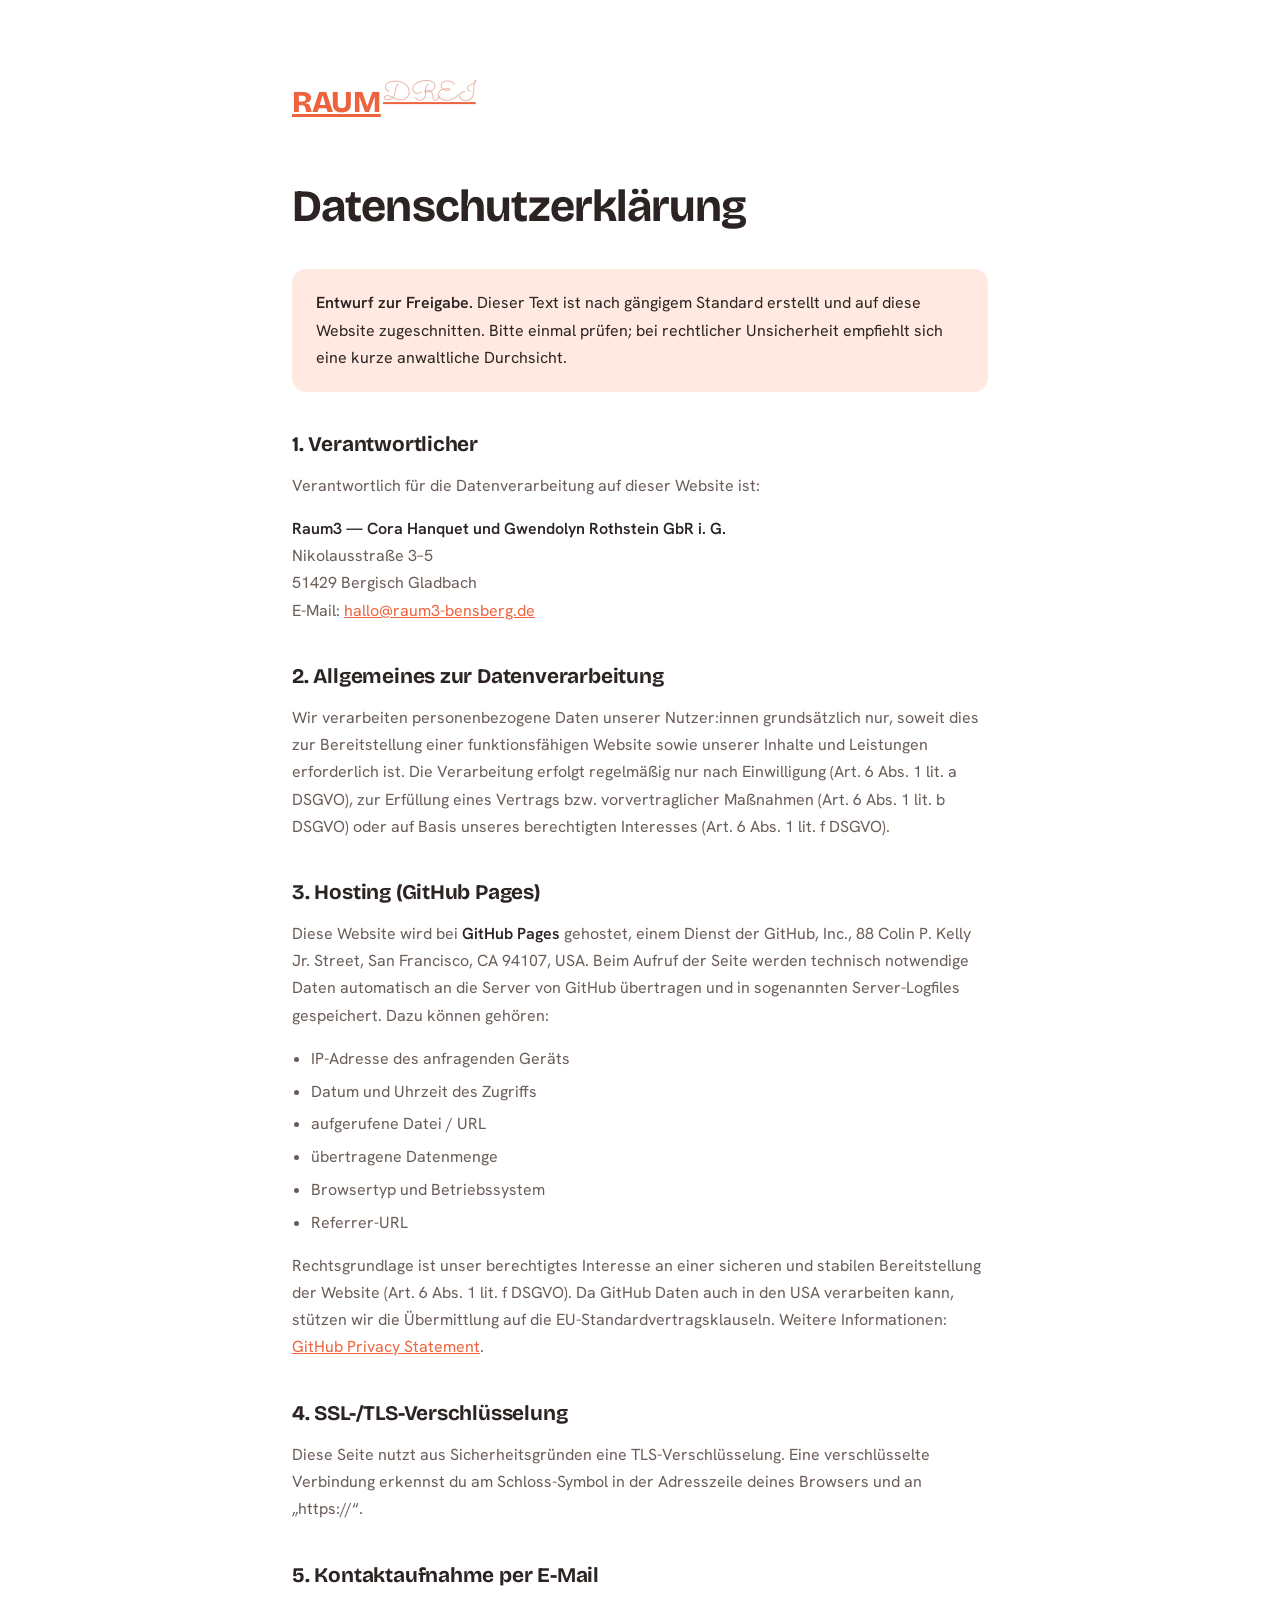
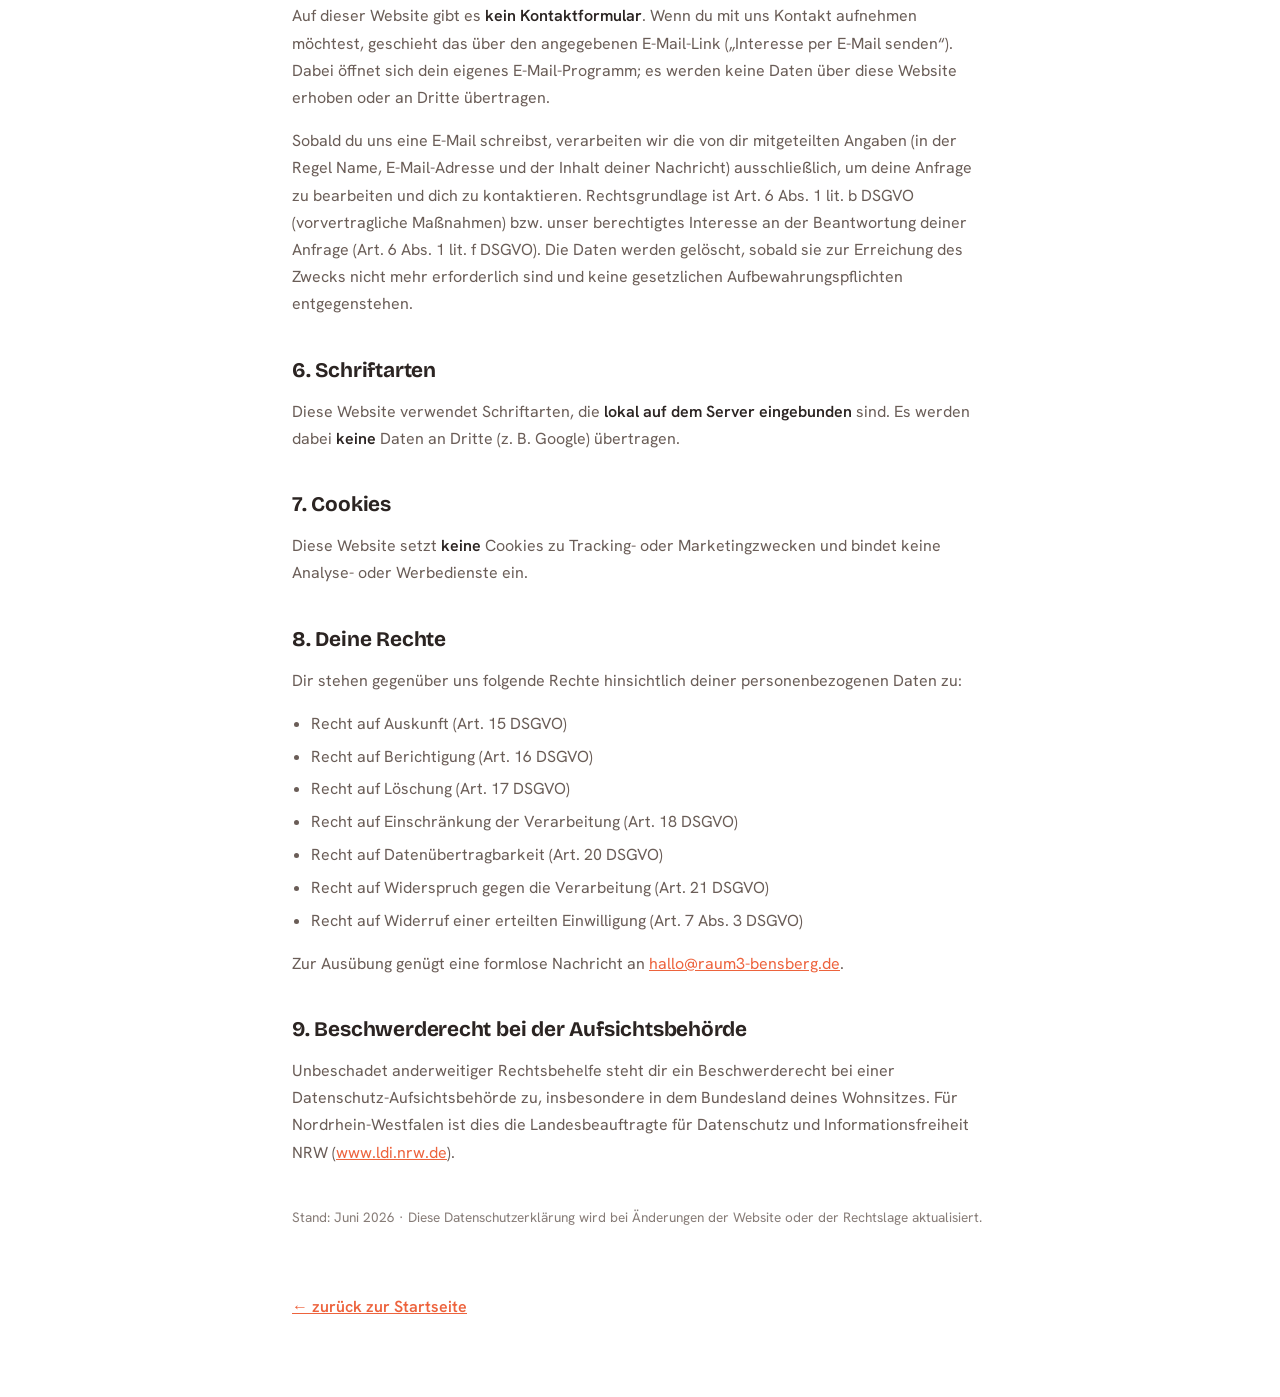
==== datenschutz.html @ 2e396230 "feat: Raum3 one-pager draft (logo, no-backend email contact, Impressum & Datenschutz)" ====
<!DOCTYPE html>
<html lang="de">
<head>
<meta charset="UTF-8" />
<meta name="viewport" content="width=device-width, initial-scale=1.0" />
<title>Datenschutzerklärung — Raum3</title>
<meta name="robots" content="noindex" />
<link href="assets/fonts/fonts.css" rel="stylesheet">
<style>
  :root{--orange:#ED633D;--apricot:#E8B7A5;--rosa:#FFE9E0;--tinte:#2B2422;--tinte-soft:#6a5d57;
    --display:"Bricolage Grotesque",sans-serif;--body:"Hanken Grotesk",sans-serif;--script:"Sacramento",cursive}
  *{box-sizing:border-box;margin:0;padding:0}
  body{font-family:var(--body);color:var(--tinte);line-height:1.7;background:#fff}
  .wrap{max-width:760px;margin:0 auto;padding:clamp(2rem,6vw,5rem) clamp(1.25rem,5vw,2rem)}
  .wordmark{font-family:var(--display);font-weight:800;font-size:1.9rem;color:var(--orange);text-transform:uppercase;display:inline-flex;letter-spacing:-.01em}
  .wordmark .drei{font-family:var(--script);font-weight:400;color:var(--apricot);font-size:1.7rem;margin-left:.08em;transform:translateY(-.18em)}
  h1{font-family:var(--display);font-weight:700;font-size:clamp(2rem,5vw,2.8rem);margin:2.5rem 0 1.5rem;letter-spacing:-.02em}
  h2{font-family:var(--display);font-weight:700;font-size:1.3rem;margin:2.2rem 0 .6rem;letter-spacing:-.01em}
  h3{font-family:var(--display);font-weight:600;font-size:1.05rem;margin:1.3rem 0 .4rem}
  p{margin-bottom:1rem;color:var(--tinte-soft)}
  p strong{color:var(--tinte)}
  ul{margin:0 0 1rem 1.2rem;color:var(--tinte-soft)}
  li{margin-bottom:.35rem}
  a{color:var(--orange);word-break:break-word}
  .note{background:var(--rosa);border-radius:14px;padding:1.3rem 1.5rem;color:var(--tinte);margin-bottom:2rem}
  .note p{color:var(--tinte);margin:0}
  .back{display:inline-block;margin-top:3rem;font-weight:600;color:var(--orange)}
  .updated{font-size:.85rem;color:var(--tinte-soft);margin-top:2.5rem;opacity:.8}
</style>
</head>
<body>
  <div class="wrap">
    <a href="index.html" class="wordmark"><span>raum</span><span class="drei">drei</span></a>
    <h1>Datenschutzerklärung</h1>

    <div class="note">
      <p><strong>Entwurf zur Freigabe.</strong> Dieser Text ist nach gängigem Standard erstellt und auf diese Website zugeschnitten. Bitte einmal prüfen; bei rechtlicher Unsicherheit empfiehlt sich eine kurze anwaltliche Durchsicht.</p>
    </div>

    <h2>1. Verantwortlicher</h2>
    <p>Verantwortlich für die Datenverarbeitung auf dieser Website ist:</p>
    <p>
      <strong>Raum3 — Cora Hanquet und Gwendolyn Rothstein GbR i.&nbsp;G.</strong><br>
      Nikolausstraße 3–5<br>
      51429 Bergisch Gladbach<br>
      E-Mail: <a href="mailto:hallo@raum3-bensberg.de">hallo@raum3-bensberg.de</a>
    </p>

    <h2>2. Allgemeines zur Datenverarbeitung</h2>
    <p>Wir verarbeiten personenbezogene Daten unserer Nutzer:innen grundsätzlich nur, soweit dies zur Bereitstellung einer funktionsfähigen Website sowie unserer Inhalte und Leistungen erforderlich ist. Die Verarbeitung erfolgt regelmäßig nur nach Einwilligung (Art. 6 Abs. 1 lit. a DSGVO), zur Erfüllung eines Vertrags bzw. vorvertraglicher Maßnahmen (Art. 6 Abs. 1 lit. b DSGVO) oder auf Basis unseres berechtigten Interesses (Art. 6 Abs. 1 lit. f DSGVO).</p>

    <h2>3. Hosting (GitHub Pages)</h2>
    <p>Diese Website wird bei <strong>GitHub Pages</strong> gehostet, einem Dienst der GitHub, Inc., 88 Colin P. Kelly Jr. Street, San Francisco, CA 94107, USA. Beim Aufruf der Seite werden technisch notwendige Daten automatisch an die Server von GitHub übertragen und in sogenannten Server-Logfiles gespeichert. Dazu können gehören:</p>
    <ul>
      <li>IP-Adresse des anfragenden Geräts</li>
      <li>Datum und Uhrzeit des Zugriffs</li>
      <li>aufgerufene Datei / URL</li>
      <li>übertragene Datenmenge</li>
      <li>Browsertyp und Betriebssystem</li>
      <li>Referrer-URL</li>
    </ul>
    <p>Rechtsgrundlage ist unser berechtigtes Interesse an einer sicheren und stabilen Bereitstellung der Website (Art. 6 Abs. 1 lit. f DSGVO). Da GitHub Daten auch in den USA verarbeiten kann, stützen wir die Übermittlung auf die EU-Standardvertragsklauseln. Weitere Informationen: <a href="https://docs.github.com/en/site-policy/privacy-policies/github-general-privacy-statement" target="_blank" rel="noopener">GitHub Privacy Statement</a>.</p>

    <h2>4. SSL-/TLS-Verschlüsselung</h2>
    <p>Diese Seite nutzt aus Sicherheitsgründen eine TLS-Verschlüsselung. Eine verschlüsselte Verbindung erkennst du am Schloss-Symbol in der Adresszeile deines Browsers und an „https://“.</p>

    <h2>5. Kontaktaufnahme per E-Mail</h2>
    <p>Auf dieser Website gibt es <strong>kein Kontaktformular</strong>. Wenn du mit uns Kontakt aufnehmen möchtest, geschieht das über den angegebenen E-Mail-Link („Interesse per E-Mail senden“). Dabei öffnet sich dein eigenes E-Mail-Programm; es werden keine Daten über diese Website erhoben oder an Dritte übertragen.</p>
    <p>Sobald du uns eine E-Mail schreibst, verarbeiten wir die von dir mitgeteilten Angaben (in der Regel Name, E-Mail-Adresse und der Inhalt deiner Nachricht) ausschließlich, um deine Anfrage zu bearbeiten und dich zu kontaktieren. Rechtsgrundlage ist Art. 6 Abs. 1 lit. b DSGVO (vorvertragliche Maßnahmen) bzw. unser berechtigtes Interesse an der Beantwortung deiner Anfrage (Art. 6 Abs. 1 lit. f DSGVO). Die Daten werden gelöscht, sobald sie zur Erreichung des Zwecks nicht mehr erforderlich sind und keine gesetzlichen Aufbewahrungspflichten entgegenstehen.</p>

    <h2>6. Schriftarten</h2>
    <p>Diese Website verwendet Schriftarten, die <strong>lokal auf dem Server eingebunden</strong> sind. Es werden dabei <strong>keine</strong> Daten an Dritte (z.&nbsp;B. Google) übertragen.</p>

    <h2>7. Cookies</h2>
    <p>Diese Website setzt <strong>keine</strong> Cookies zu Tracking- oder Marketingzwecken und bindet keine Analyse- oder Werbedienste ein.</p>

    <h2>8. Deine Rechte</h2>
    <p>Dir stehen gegenüber uns folgende Rechte hinsichtlich deiner personenbezogenen Daten zu:</p>
    <ul>
      <li>Recht auf Auskunft (Art. 15 DSGVO)</li>
      <li>Recht auf Berichtigung (Art. 16 DSGVO)</li>
      <li>Recht auf Löschung (Art. 17 DSGVO)</li>
      <li>Recht auf Einschränkung der Verarbeitung (Art. 18 DSGVO)</li>
      <li>Recht auf Datenübertragbarkeit (Art. 20 DSGVO)</li>
      <li>Recht auf Widerspruch gegen die Verarbeitung (Art. 21 DSGVO)</li>
      <li>Recht auf Widerruf einer erteilten Einwilligung (Art. 7 Abs. 3 DSGVO)</li>
    </ul>
    <p>Zur Ausübung genügt eine formlose Nachricht an <a href="mailto:hallo@raum3-bensberg.de">hallo@raum3-bensberg.de</a>.</p>

    <h2>9. Beschwerderecht bei der Aufsichtsbehörde</h2>
    <p>Unbeschadet anderweitiger Rechtsbehelfe steht dir ein Beschwerderecht bei einer Datenschutz-Aufsichtsbehörde zu, insbesondere in dem Bundesland deines Wohnsitzes. Für Nordrhein-Westfalen ist dies die Landesbeauftragte für Datenschutz und Informationsfreiheit NRW (<a href="https://www.ldi.nrw.de" target="_blank" rel="noopener">www.ldi.nrw.de</a>).</p>

    <p class="updated">Stand: Juni 2026 · Diese Datenschutzerklärung wird bei Änderungen der Website oder der Rechtslage aktualisiert.</p>

    <a class="back" href="index.html">← zurück zur Startseite</a>
  </div>
</body>
</html>
---- assets/fonts/fonts.css ----
/* vietnamese */
@font-face {
  font-family: 'Bricolage Grotesque';
  font-style: normal;
  font-weight: 400;
  font-stretch: 100%;
  font-display: swap;
  src: url(bricolagegrotesque-1.woff2) format('woff2');
  unicode-range: U+0102-0103, U+0110-0111, U+0128-0129, U+0168-0169, U+01A0-01A1, U+01AF-01B0, U+0300-0301, U+0303-0304, U+0308-0309, U+0323, U+0329, U+1EA0-1EF9, U+20AB;
}
/* latin-ext */
@font-face {
  font-family: 'Bricolage Grotesque';
  font-style: normal;
  font-weight: 400;
  font-stretch: 100%;
  font-display: swap;
  src: url(bricolagegrotesque-0.woff2) format('woff2');
  unicode-range: U+0100-02BA, U+02BD-02C5, U+02C7-02CC, U+02CE-02D7, U+02DD-02FF, U+0304, U+0308, U+0329, U+1D00-1DBF, U+1E00-1E9F, U+1EF2-1EFF, U+2020, U+20A0-20AB, U+20AD-20C0, U+2113, U+2C60-2C7F, U+A720-A7FF;
}
/* latin */
@font-face {
  font-family: 'Bricolage Grotesque';
  font-style: normal;
  font-weight: 400;
  font-stretch: 100%;
  font-display: swap;
  src: url(bricolagegrotesque-2.woff2) format('woff2');
  unicode-range: U+0000-00FF, U+0131, U+0152-0153, U+02BB-02BC, U+02C6, U+02DA, U+02DC, U+0304, U+0308, U+0329, U+2000-206F, U+20AC, U+2122, U+2191, U+2193, U+2212, U+2215, U+FEFF, U+FFFD;
}
/* vietnamese */
@font-face {
  font-family: 'Bricolage Grotesque';
  font-style: normal;
  font-weight: 600;
  font-stretch: 100%;
  font-display: swap;
  src: url(bricolagegrotesque-1.woff2) format('woff2');
  unicode-range: U+0102-0103, U+0110-0111, U+0128-0129, U+0168-0169, U+01A0-01A1, U+01AF-01B0, U+0300-0301, U+0303-0304, U+0308-0309, U+0323, U+0329, U+1EA0-1EF9, U+20AB;
}
/* latin-ext */
@font-face {
  font-family: 'Bricolage Grotesque';
  font-style: normal;
  font-weight: 600;
  font-stretch: 100%;
  font-display: swap;
  src: url(bricolagegrotesque-0.woff2) format('woff2');
  unicode-range: U+0100-02BA, U+02BD-02C5, U+02C7-02CC, U+02CE-02D7, U+02DD-02FF, U+0304, U+0308, U+0329, U+1D00-1DBF, U+1E00-1E9F, U+1EF2-1EFF, U+2020, U+20A0-20AB, U+20AD-20C0, U+2113, U+2C60-2C7F, U+A720-A7FF;
}
/* latin */
@font-face {
  font-family: 'Bricolage Grotesque';
  font-style: normal;
  font-weight: 600;
  font-stretch: 100%;
  font-display: swap;
  src: url(bricolagegrotesque-2.woff2) format('woff2');
  unicode-range: U+0000-00FF, U+0131, U+0152-0153, U+02BB-02BC, U+02C6, U+02DA, U+02DC, U+0304, U+0308, U+0329, U+2000-206F, U+20AC, U+2122, U+2191, U+2193, U+2212, U+2215, U+FEFF, U+FFFD;
}
/* vietnamese */
@font-face {
  font-family: 'Bricolage Grotesque';
  font-style: normal;
  font-weight: 700;
  font-stretch: 100%;
  font-display: swap;
  src: url(bricolagegrotesque-1.woff2) format('woff2');
  unicode-range: U+0102-0103, U+0110-0111, U+0128-0129, U+0168-0169, U+01A0-01A1, U+01AF-01B0, U+0300-0301, U+0303-0304, U+0308-0309, U+0323, U+0329, U+1EA0-1EF9, U+20AB;
}
/* latin-ext */
@font-face {
  font-family: 'Bricolage Grotesque';
  font-style: normal;
  font-weight: 700;
  font-stretch: 100%;
  font-display: swap;
  src: url(bricolagegrotesque-0.woff2) format('woff2');
  unicode-range: U+0100-02BA, U+02BD-02C5, U+02C7-02CC, U+02CE-02D7, U+02DD-02FF, U+0304, U+0308, U+0329, U+1D00-1DBF, U+1E00-1E9F, U+1EF2-1EFF, U+2020, U+20A0-20AB, U+20AD-20C0, U+2113, U+2C60-2C7F, U+A720-A7FF;
}
/* latin */
@font-face {
  font-family: 'Bricolage Grotesque';
  font-style: normal;
  font-weight: 700;
  font-stretch: 100%;
  font-display: swap;
  src: url(bricolagegrotesque-2.woff2) format('woff2');
  unicode-range: U+0000-00FF, U+0131, U+0152-0153, U+02BB-02BC, U+02C6, U+02DA, U+02DC, U+0304, U+0308, U+0329, U+2000-206F, U+20AC, U+2122, U+2191, U+2193, U+2212, U+2215, U+FEFF, U+FFFD;
}
/* vietnamese */
@font-face {
  font-family: 'Bricolage Grotesque';
  font-style: normal;
  font-weight: 800;
  font-stretch: 100%;
  font-display: swap;
  src: url(bricolagegrotesque-1.woff2) format('woff2');
  unicode-range: U+0102-0103, U+0110-0111, U+0128-0129, U+0168-0169, U+01A0-01A1, U+01AF-01B0, U+0300-0301, U+0303-0304, U+0308-0309, U+0323, U+0329, U+1EA0-1EF9, U+20AB;
}
/* latin-ext */
@font-face {
  font-family: 'Bricolage Grotesque';
  font-style: normal;
  font-weight: 800;
  font-stretch: 100%;
  font-display: swap;
  src: url(bricolagegrotesque-0.woff2) format('woff2');
  unicode-range: U+0100-02BA, U+02BD-02C5, U+02C7-02CC, U+02CE-02D7, U+02DD-02FF, U+0304, U+0308, U+0329, U+1D00-1DBF, U+1E00-1E9F, U+1EF2-1EFF, U+2020, U+20A0-20AB, U+20AD-20C0, U+2113, U+2C60-2C7F, U+A720-A7FF;
}
/* latin */
@font-face {
  font-family: 'Bricolage Grotesque';
  font-style: normal;
  font-weight: 800;
  font-stretch: 100%;
  font-display: swap;
  src: url(bricolagegrotesque-2.woff2) format('woff2');
  unicode-range: U+0000-00FF, U+0131, U+0152-0153, U+02BB-02BC, U+02C6, U+02DA, U+02DC, U+0304, U+0308, U+0329, U+2000-206F, U+20AC, U+2122, U+2191, U+2193, U+2212, U+2215, U+FEFF, U+FFFD;
}
/* cyrillic-ext */
@font-face {
  font-family: 'Hanken Grotesk';
  font-style: normal;
  font-weight: 400;
  font-display: swap;
  src: url(hankengrotesk-3.woff2) format('woff2');
  unicode-range: U+0460-052F, U+1C80-1C8A, U+20B4, U+2DE0-2DFF, U+A640-A69F, U+FE2E-FE2F;
}
/* vietnamese */
@font-face {
  font-family: 'Hanken Grotesk';
  font-style: normal;
  font-weight: 400;
  font-display: swap;
  src: url(hankengrotesk-4.woff2) format('woff2');
  unicode-range: U+0102-0103, U+0110-0111, U+0128-0129, U+0168-0169, U+01A0-01A1, U+01AF-01B0, U+0300-0301, U+0303-0304, U+0308-0309, U+0323, U+0329, U+1EA0-1EF9, U+20AB;
}
/* latin-ext */
@font-face {
  font-family: 'Hanken Grotesk';
  font-style: normal;
  font-weight: 400;
  font-display: swap;
  src: url(hankengrotesk-5.woff2) format('woff2');
  unicode-range: U+0100-02BA, U+02BD-02C5, U+02C7-02CC, U+02CE-02D7, U+02DD-02FF, U+0304, U+0308, U+0329, U+1D00-1DBF, U+1E00-1E9F, U+1EF2-1EFF, U+2020, U+20A0-20AB, U+20AD-20C0, U+2113, U+2C60-2C7F, U+A720-A7FF;
}
/* latin */
@font-face {
  font-family: 'Hanken Grotesk';
  font-style: normal;
  font-weight: 400;
  font-display: swap;
  src: url(hankengrotesk-6.woff2) format('woff2');
  unicode-range: U+0000-00FF, U+0131, U+0152-0153, U+02BB-02BC, U+02C6, U+02DA, U+02DC, U+0304, U+0308, U+0329, U+2000-206F, U+20AC, U+2122, U+2191, U+2193, U+2212, U+2215, U+FEFF, U+FFFD;
}
/* cyrillic-ext */
@font-face {
  font-family: 'Hanken Grotesk';
  font-style: normal;
  font-weight: 500;
  font-display: swap;
  src: url(hankengrotesk-3.woff2) format('woff2');
  unicode-range: U+0460-052F, U+1C80-1C8A, U+20B4, U+2DE0-2DFF, U+A640-A69F, U+FE2E-FE2F;
}
/* vietnamese */
@font-face {
  font-family: 'Hanken Grotesk';
  font-style: normal;
  font-weight: 500;
  font-display: swap;
  src: url(hankengrotesk-4.woff2) format('woff2');
  unicode-range: U+0102-0103, U+0110-0111, U+0128-0129, U+0168-0169, U+01A0-01A1, U+01AF-01B0, U+0300-0301, U+0303-0304, U+0308-0309, U+0323, U+0329, U+1EA0-1EF9, U+20AB;
}
/* latin-ext */
@font-face {
  font-family: 'Hanken Grotesk';
  font-style: normal;
  font-weight: 500;
  font-display: swap;
  src: url(hankengrotesk-5.woff2) format('woff2');
  unicode-range: U+0100-02BA, U+02BD-02C5, U+02C7-02CC, U+02CE-02D7, U+02DD-02FF, U+0304, U+0308, U+0329, U+1D00-1DBF, U+1E00-1E9F, U+1EF2-1EFF, U+2020, U+20A0-20AB, U+20AD-20C0, U+2113, U+2C60-2C7F, U+A720-A7FF;
}
/* latin */
@font-face {
  font-family: 'Hanken Grotesk';
  font-style: normal;
  font-weight: 500;
  font-display: swap;
  src: url(hankengrotesk-6.woff2) format('woff2');
  unicode-range: U+0000-00FF, U+0131, U+0152-0153, U+02BB-02BC, U+02C6, U+02DA, U+02DC, U+0304, U+0308, U+0329, U+2000-206F, U+20AC, U+2122, U+2191, U+2193, U+2212, U+2215, U+FEFF, U+FFFD;
}
/* cyrillic-ext */
@font-face {
  font-family: 'Hanken Grotesk';
  font-style: normal;
  font-weight: 600;
  font-display: swap;
  src: url(hankengrotesk-3.woff2) format('woff2');
  unicode-range: U+0460-052F, U+1C80-1C8A, U+20B4, U+2DE0-2DFF, U+A640-A69F, U+FE2E-FE2F;
}
/* vietnamese */
@font-face {
  font-family: 'Hanken Grotesk';
  font-style: normal;
  font-weight: 600;
  font-display: swap;
  src: url(hankengrotesk-4.woff2) format('woff2');
  unicode-range: U+0102-0103, U+0110-0111, U+0128-0129, U+0168-0169, U+01A0-01A1, U+01AF-01B0, U+0300-0301, U+0303-0304, U+0308-0309, U+0323, U+0329, U+1EA0-1EF9, U+20AB;
}
/* latin-ext */
@font-face {
  font-family: 'Hanken Grotesk';
  font-style: normal;
  font-weight: 600;
  font-display: swap;
  src: url(hankengrotesk-5.woff2) format('woff2');
  unicode-range: U+0100-02BA, U+02BD-02C5, U+02C7-02CC, U+02CE-02D7, U+02DD-02FF, U+0304, U+0308, U+0329, U+1D00-1DBF, U+1E00-1E9F, U+1EF2-1EFF, U+2020, U+20A0-20AB, U+20AD-20C0, U+2113, U+2C60-2C7F, U+A720-A7FF;
}
/* latin */
@font-face {
  font-family: 'Hanken Grotesk';
  font-style: normal;
  font-weight: 600;
  font-display: swap;
  src: url(hankengrotesk-6.woff2) format('woff2');
  unicode-range: U+0000-00FF, U+0131, U+0152-0153, U+02BB-02BC, U+02C6, U+02DA, U+02DC, U+0304, U+0308, U+0329, U+2000-206F, U+20AC, U+2122, U+2191, U+2193, U+2212, U+2215, U+FEFF, U+FFFD;
}
/* latin-ext */
@font-face {
  font-family: 'Sacramento';
  font-style: normal;
  font-weight: 400;
  font-display: swap;
  src: url(sacramento-8.woff2) format('woff2');
  unicode-range: U+0100-02BA, U+02BD-02C5, U+02C7-02CC, U+02CE-02D7, U+02DD-02FF, U+0304, U+0308, U+0329, U+1D00-1DBF, U+1E00-1E9F, U+1EF2-1EFF, U+2020, U+20A0-20AB, U+20AD-20C0, U+2113, U+2C60-2C7F, U+A720-A7FF;
}
/* latin */
@font-face {
  font-family: 'Sacramento';
  font-style: normal;
  font-weight: 400;
  font-display: swap;
  src: url(sacramento-7.woff2) format('woff2');
  unicode-range: U+0000-00FF, U+0131, U+0152-0153, U+02BB-02BC, U+02C6, U+02DA, U+02DC, U+0304, U+0308, U+0329, U+2000-206F, U+20AC, U+2122, U+2191, U+2193, U+2212, U+2215, U+FEFF, U+FFFD;
}
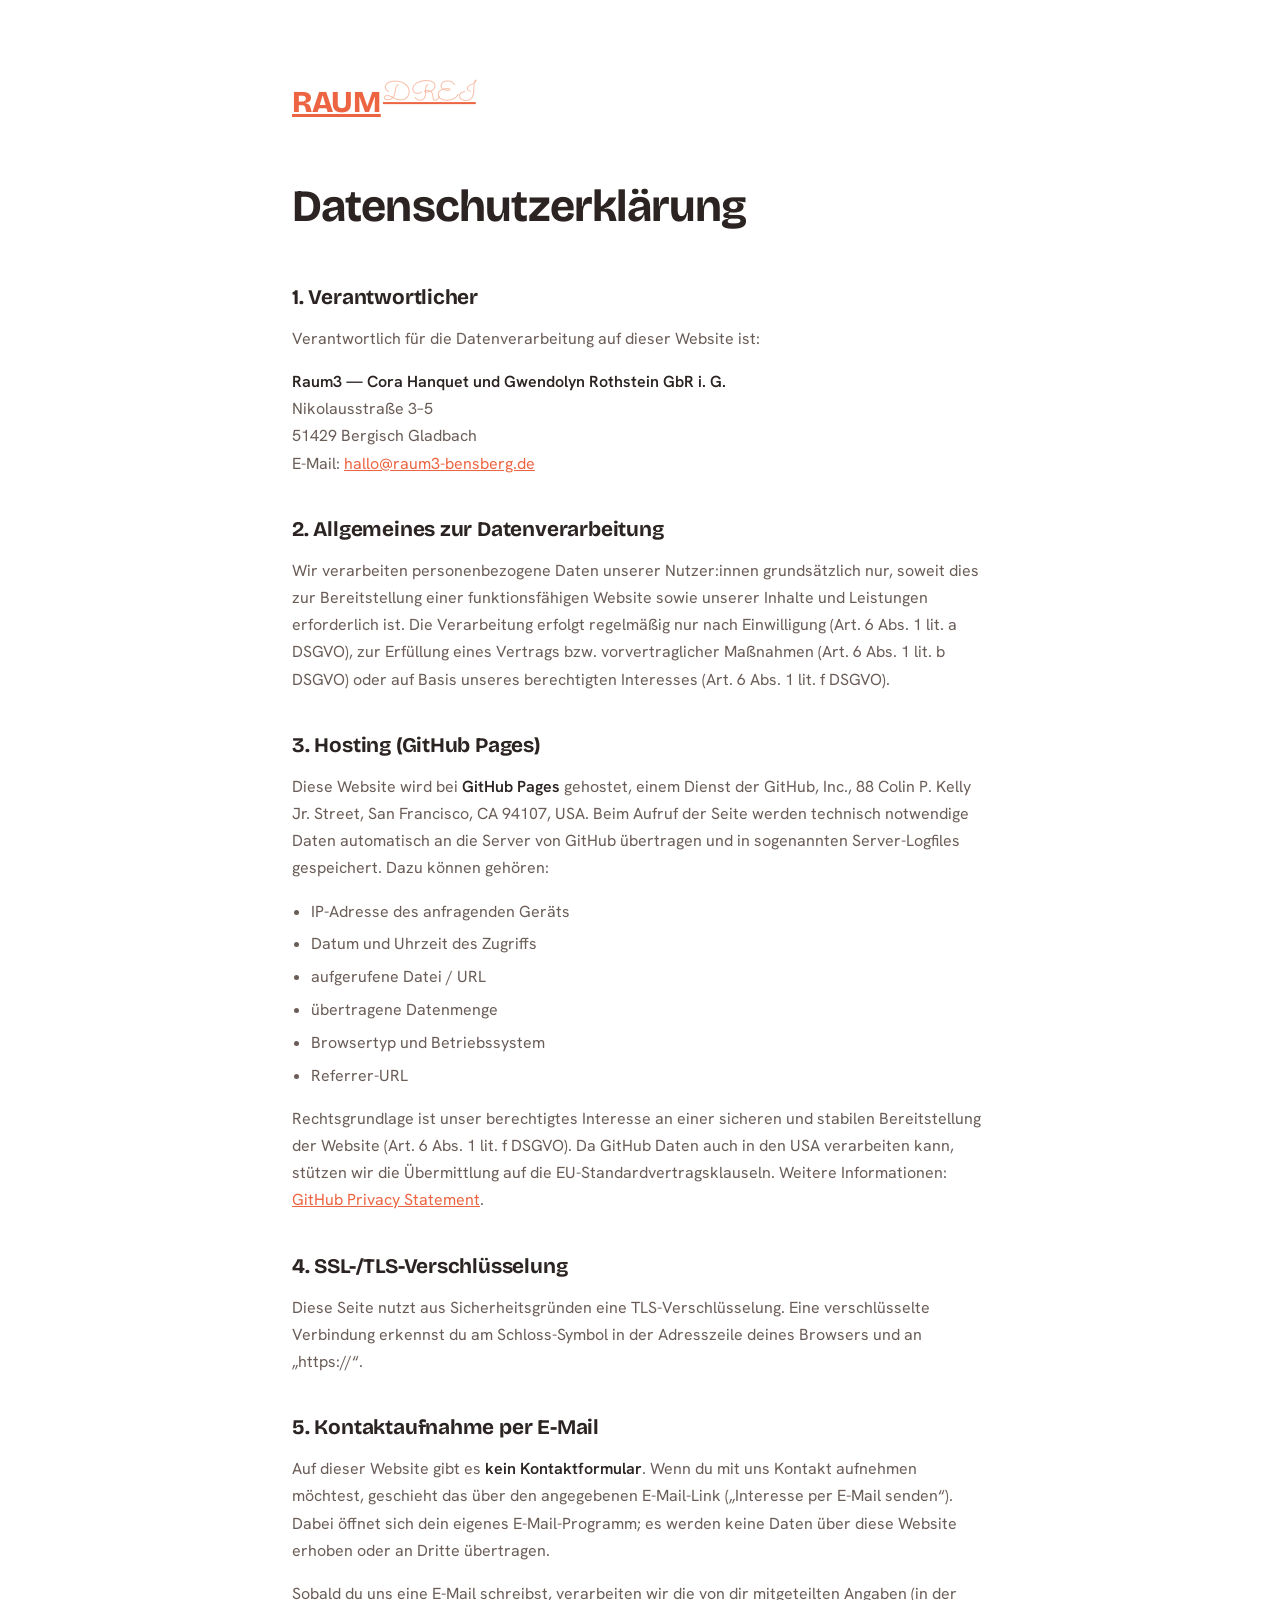
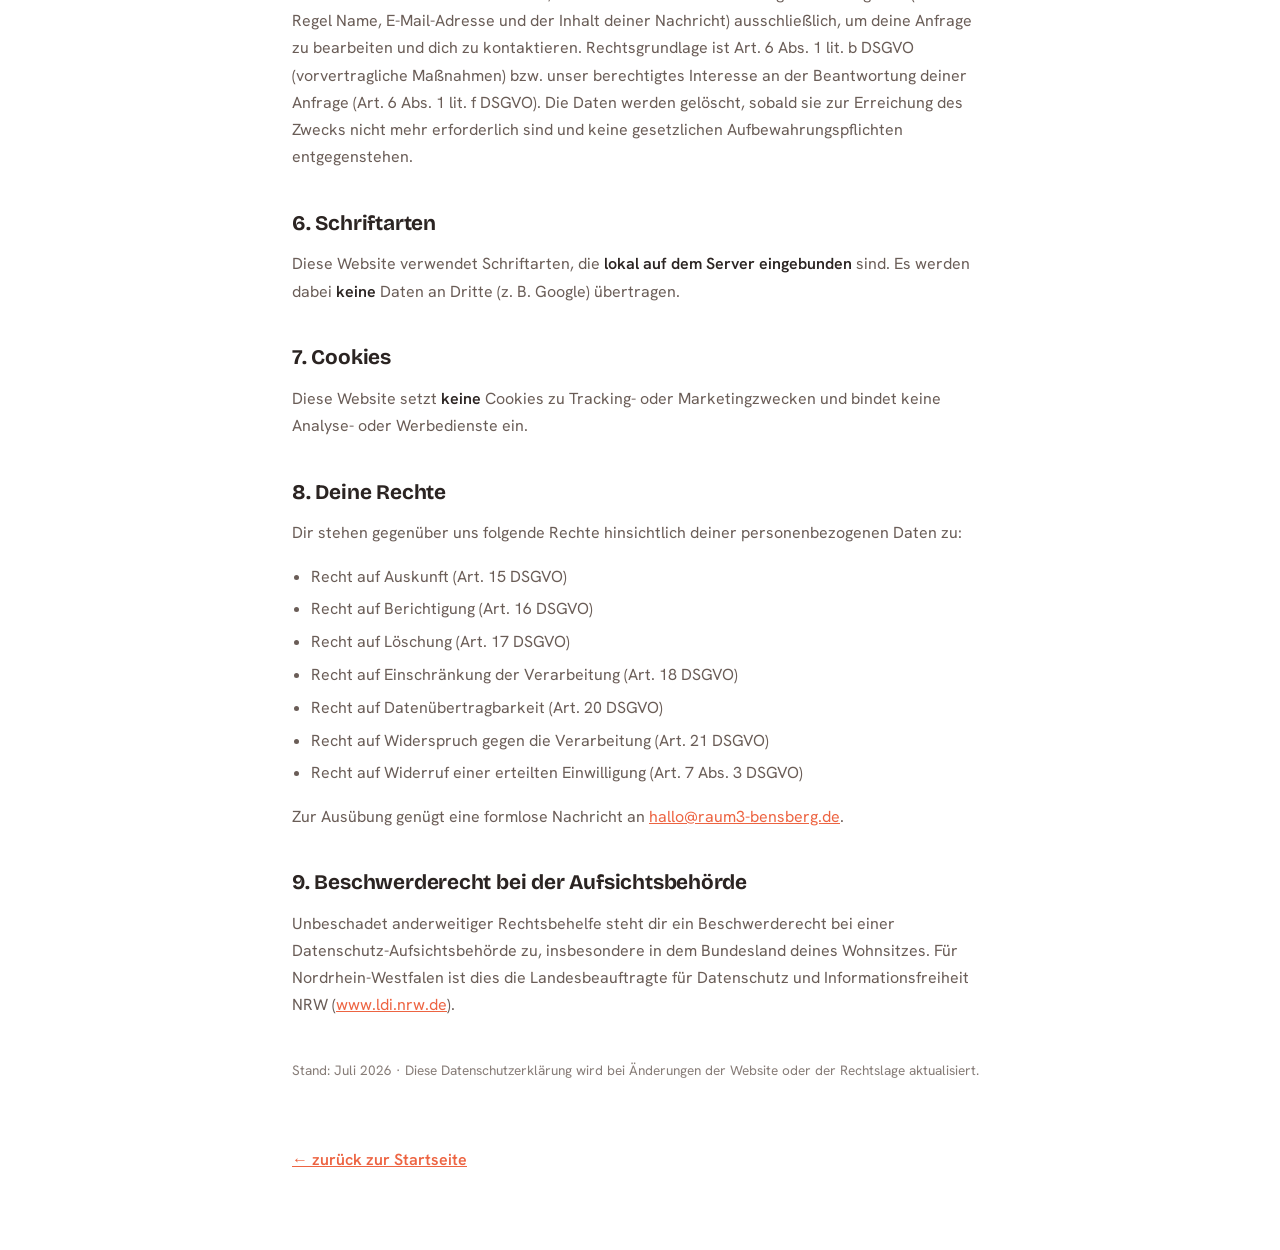
==== commit f5e49571: "fix: exact business-card colors sampled from PDFs + finalize legal pages - Apricot #F7BFA9 and coral" ====
--- a/datenschutz.html
+++ b/datenschutz.html
@@ -7,7 +7,7 @@
 <meta name="robots" content="noindex" />
 <link href="assets/fonts/fonts.css" rel="stylesheet">
 <style>
-  :root{--orange:#ED633D;--apricot:#E8B7A5;--rosa:#FFE9E0;--tinte:#2B2422;--tinte-soft:#6a5d57;
+  :root{--orange:#ED6442;--apricot:#F7BFA9;--rosa:#FFE9E0;--tinte:#2B2422;--tinte-soft:#6a5d57;
     --display:"Bricolage Grotesque",sans-serif;--body:"Hanken Grotesk",sans-serif;--script:"Sacramento",cursive}
   *{box-sizing:border-box;margin:0;padding:0}
   body{font-family:var(--body);color:var(--tinte);line-height:1.7;background:#fff}
@@ -22,8 +22,6 @@
   ul{margin:0 0 1rem 1.2rem;color:var(--tinte-soft)}
   li{margin-bottom:.35rem}
   a{color:var(--orange);word-break:break-word}
-  .note{background:var(--rosa);border-radius:14px;padding:1.3rem 1.5rem;color:var(--tinte);margin-bottom:2rem}
-  .note p{color:var(--tinte);margin:0}
   .back{display:inline-block;margin-top:3rem;font-weight:600;color:var(--orange)}
   .updated{font-size:.85rem;color:var(--tinte-soft);margin-top:2.5rem;opacity:.8}
 </style>
@@ -32,10 +30,6 @@
   <div class="wrap">
     <a href="index.html" class="wordmark"><span>raum</span><span class="drei">drei</span></a>
     <h1>Datenschutzerklärung</h1>
-
-    <div class="note">
-      <p><strong>Entwurf zur Freigabe.</strong> Dieser Text ist nach gängigem Standard erstellt und auf diese Website zugeschnitten. Bitte einmal prüfen; bei rechtlicher Unsicherheit empfiehlt sich eine kurze anwaltliche Durchsicht.</p>
-    </div>
 
     <h2>1. Verantwortlicher</h2>
     <p>Verantwortlich für die Datenverarbeitung auf dieser Website ist:</p>
@@ -90,7 +84,7 @@
     <h2>9. Beschwerderecht bei der Aufsichtsbehörde</h2>
     <p>Unbeschadet anderweitiger Rechtsbehelfe steht dir ein Beschwerderecht bei einer Datenschutz-Aufsichtsbehörde zu, insbesondere in dem Bundesland deines Wohnsitzes. Für Nordrhein-Westfalen ist dies die Landesbeauftragte für Datenschutz und Informationsfreiheit NRW (<a href="https://www.ldi.nrw.de" target="_blank" rel="noopener">www.ldi.nrw.de</a>).</p>
 
-    <p class="updated">Stand: Juni 2026 · Diese Datenschutzerklärung wird bei Änderungen der Website oder der Rechtslage aktualisiert.</p>
+    <p class="updated">Stand: Juli 2026 · Diese Datenschutzerklärung wird bei Änderungen der Website oder der Rechtslage aktualisiert.</p>
 
     <a class="back" href="index.html">← zurück zur Startseite</a>
   </div>
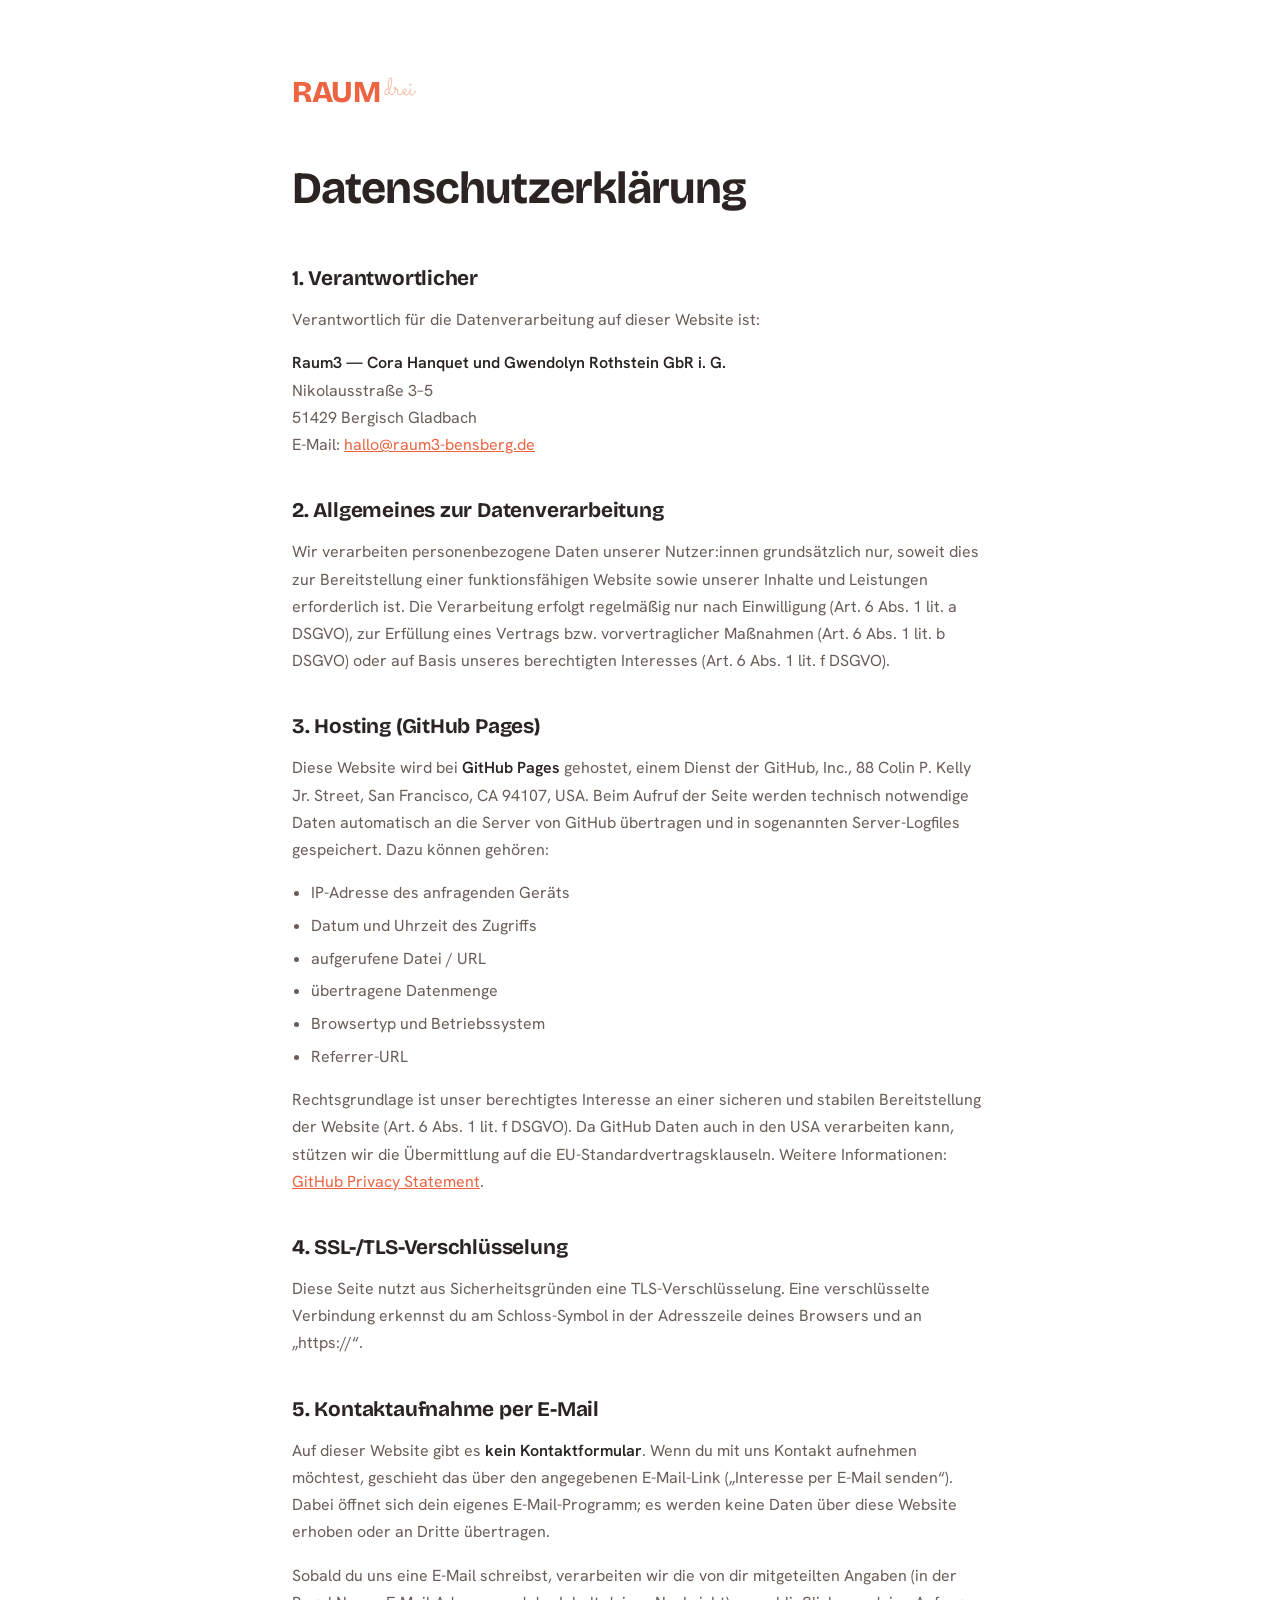
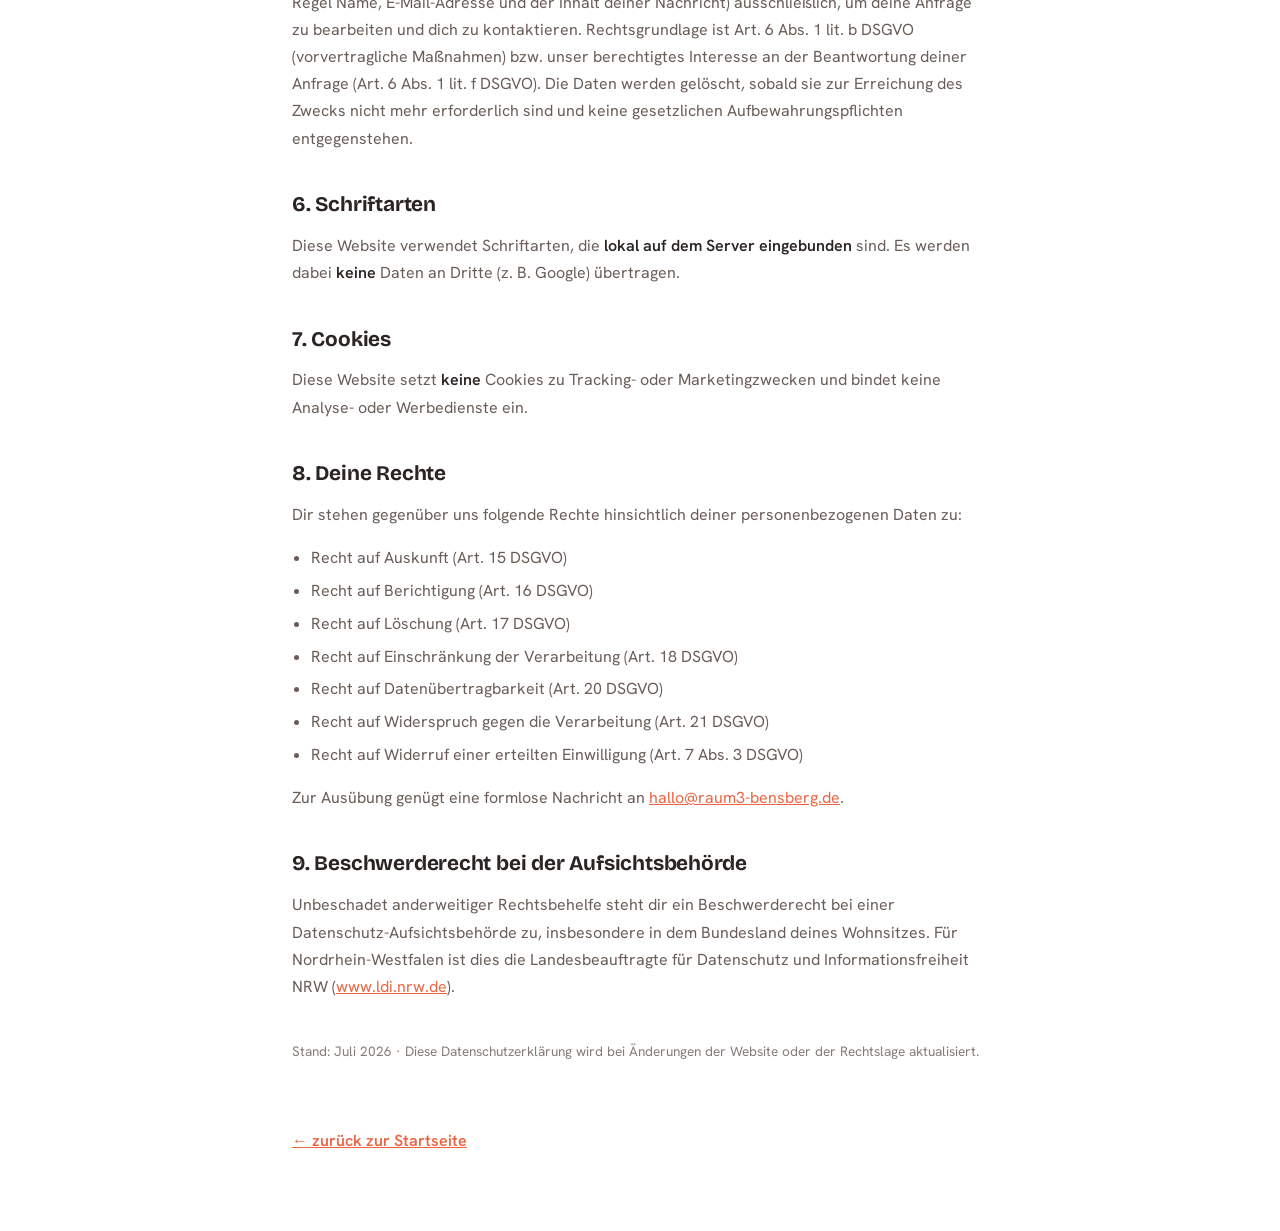
==== commit 13ab83b6: "fix: match wordmark on legal pages to homepage logo - drei no longer uppercased (script font, aprico" ====
--- a/datenschutz.html
+++ b/datenschutz.html
@@ -12,8 +12,10 @@
   *{box-sizing:border-box;margin:0;padding:0}
   body{font-family:var(--body);color:var(--tinte);line-height:1.7;background:#fff}
   .wrap{max-width:760px;margin:0 auto;padding:clamp(2rem,6vw,5rem) clamp(1.25rem,5vw,2rem)}
-  .wordmark{font-family:var(--display);font-weight:800;font-size:1.9rem;color:var(--orange);text-transform:uppercase;display:inline-flex;letter-spacing:-.01em}
-  .wordmark .drei{font-family:var(--script);font-weight:400;color:var(--apricot);font-size:1.7rem;margin-left:.08em;transform:translateY(-.18em)}
+  /* Wortmarke — identisch zur Startseiten-Navigation */
+  .wordmark{font-family:var(--display);font-weight:800;font-size:1.9rem;letter-spacing:-.01em;line-height:1;display:inline-flex;align-items:flex-start;text-decoration:none}
+  .wordmark .raum{color:var(--orange);text-transform:uppercase}
+  .wordmark .drei{font-family:var(--script);font-weight:400;color:var(--apricot);font-size:1.7rem;margin-left:.12em;transform:translateY(-.05em);letter-spacing:0}
   h1{font-family:var(--display);font-weight:700;font-size:clamp(2rem,5vw,2.8rem);margin:2.5rem 0 1.5rem;letter-spacing:-.02em}
   h2{font-family:var(--display);font-weight:700;font-size:1.3rem;margin:2.2rem 0 .6rem;letter-spacing:-.01em}
   h3{font-family:var(--display);font-weight:600;font-size:1.05rem;margin:1.3rem 0 .4rem}
@@ -28,7 +30,7 @@
 </head>
 <body>
   <div class="wrap">
-    <a href="index.html" class="wordmark"><span>raum</span><span class="drei">drei</span></a>
+    <a href="index.html" class="wordmark" aria-label="Raum3 – zur Startseite"><span class="raum">raum</span><span class="drei">drei</span></a>
     <h1>Datenschutzerklärung</h1>
 
     <h2>1. Verantwortlicher</h2>
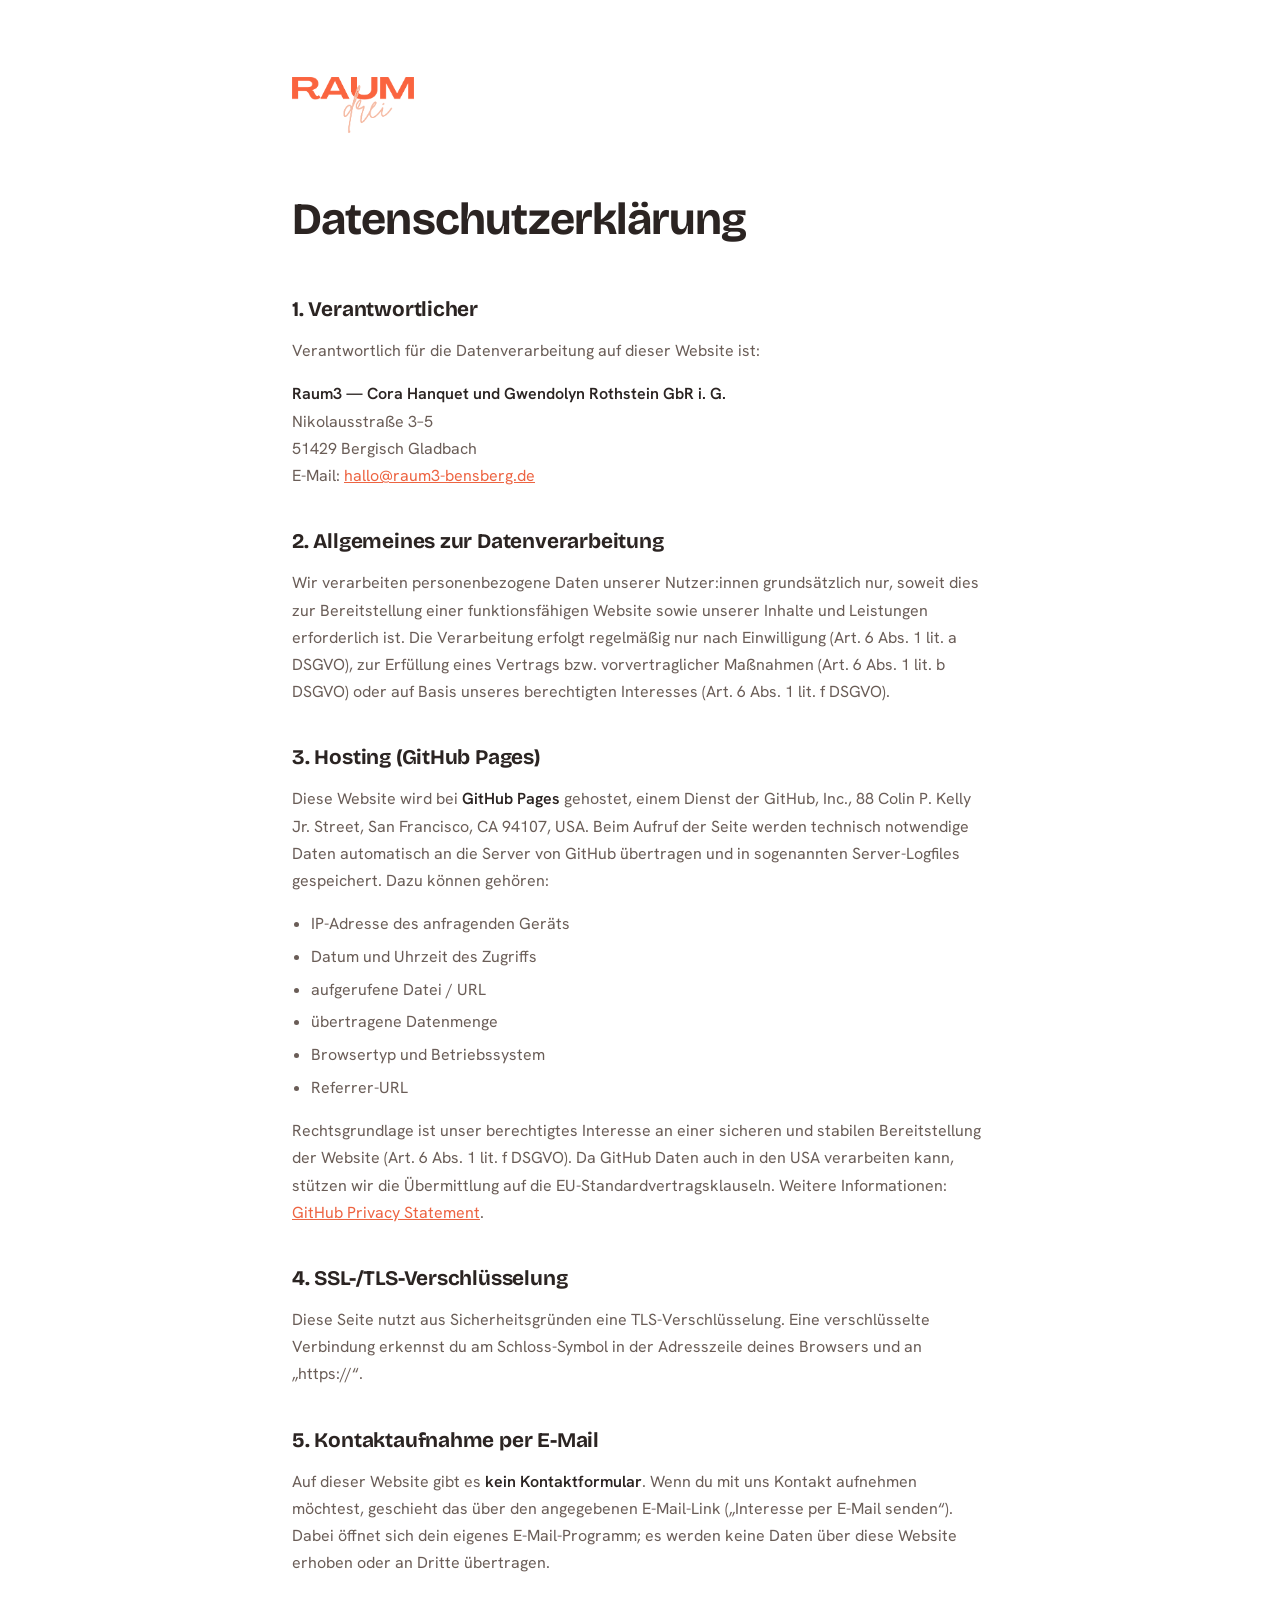
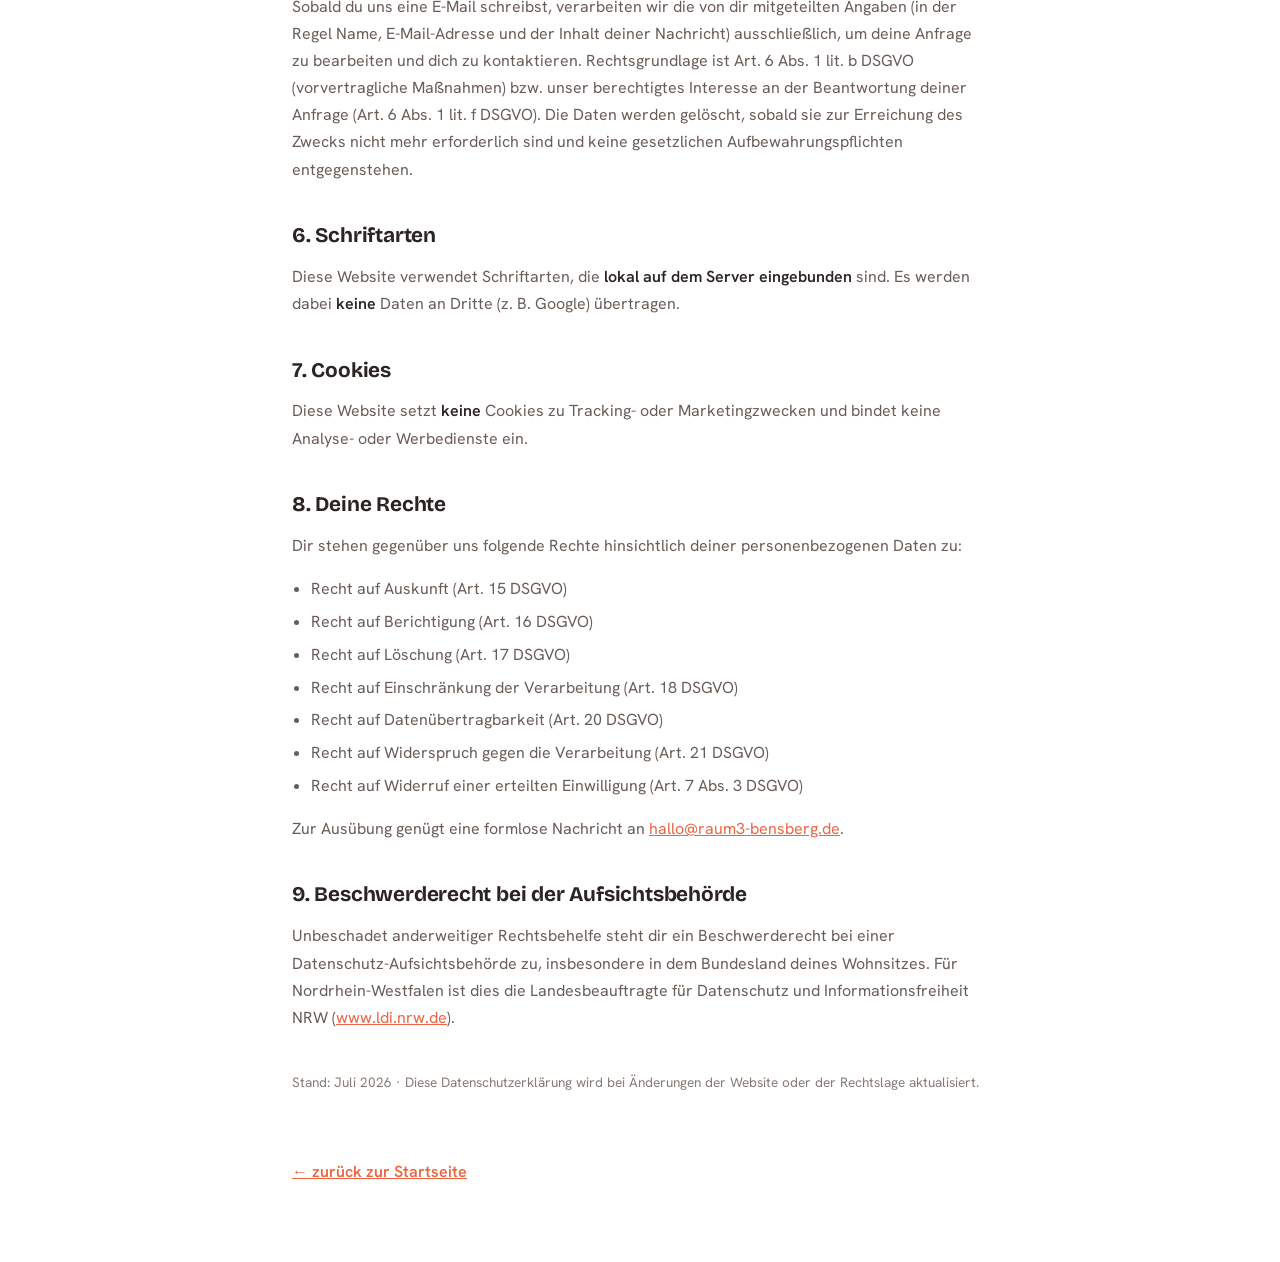
==== commit 717827a9: "fix: client feedback round 2 - real logo, no script headings, brand-color badge - Replace rebuilt te" ====
--- a/datenschutz.html
+++ b/datenschutz.html
@@ -8,14 +8,13 @@
 <link href="assets/fonts/fonts.css" rel="stylesheet">
 <style>
   :root{--orange:#ED6442;--apricot:#F7BFA9;--rosa:#FFE9E0;--tinte:#2B2422;--tinte-soft:#6a5d57;
-    --display:"Bricolage Grotesque",sans-serif;--body:"Hanken Grotesk",sans-serif;--script:"Sacramento",cursive}
+    --display:"Bricolage Grotesque",sans-serif;--body:"Hanken Grotesk",sans-serif}
   *{box-sizing:border-box;margin:0;padding:0}
   body{font-family:var(--body);color:var(--tinte);line-height:1.7;background:#fff}
   .wrap{max-width:760px;margin:0 auto;padding:clamp(2rem,6vw,5rem) clamp(1.25rem,5vw,2rem)}
-  /* Wortmarke — identisch zur Startseiten-Navigation */
-  .wordmark{font-family:var(--display);font-weight:800;font-size:1.9rem;letter-spacing:-.01em;line-height:1;display:inline-flex;align-items:flex-start;text-decoration:none}
-  .wordmark .raum{color:var(--orange);text-transform:uppercase}
-  .wordmark .drei{font-family:var(--script);font-weight:400;color:var(--apricot);font-size:1.7rem;margin-left:.12em;transform:translateY(-.05em);letter-spacing:0}
+  /* Logo — identisch zur Startseiten-Navigation */
+  .logo{display:inline-flex;align-items:center}
+  .logo img{height:56px;width:auto}
   h1{font-family:var(--display);font-weight:700;font-size:clamp(2rem,5vw,2.8rem);margin:2.5rem 0 1.5rem;letter-spacing:-.02em}
   h2{font-family:var(--display);font-weight:700;font-size:1.3rem;margin:2.2rem 0 .6rem;letter-spacing:-.01em}
   h3{font-family:var(--display);font-weight:600;font-size:1.05rem;margin:1.3rem 0 .4rem}
@@ -30,7 +29,7 @@
 </head>
 <body>
   <div class="wrap">
-    <a href="index.html" class="wordmark" aria-label="Raum3 – zur Startseite"><span class="raum">raum</span><span class="drei">drei</span></a>
+    <a href="index.html" class="logo" aria-label="Raum3 – zur Startseite"><img src="assets/logo/logo-header.png" alt="Raum3" /></a>
     <h1>Datenschutzerklärung</h1>
 
     <h2>1. Verantwortlicher</h2>
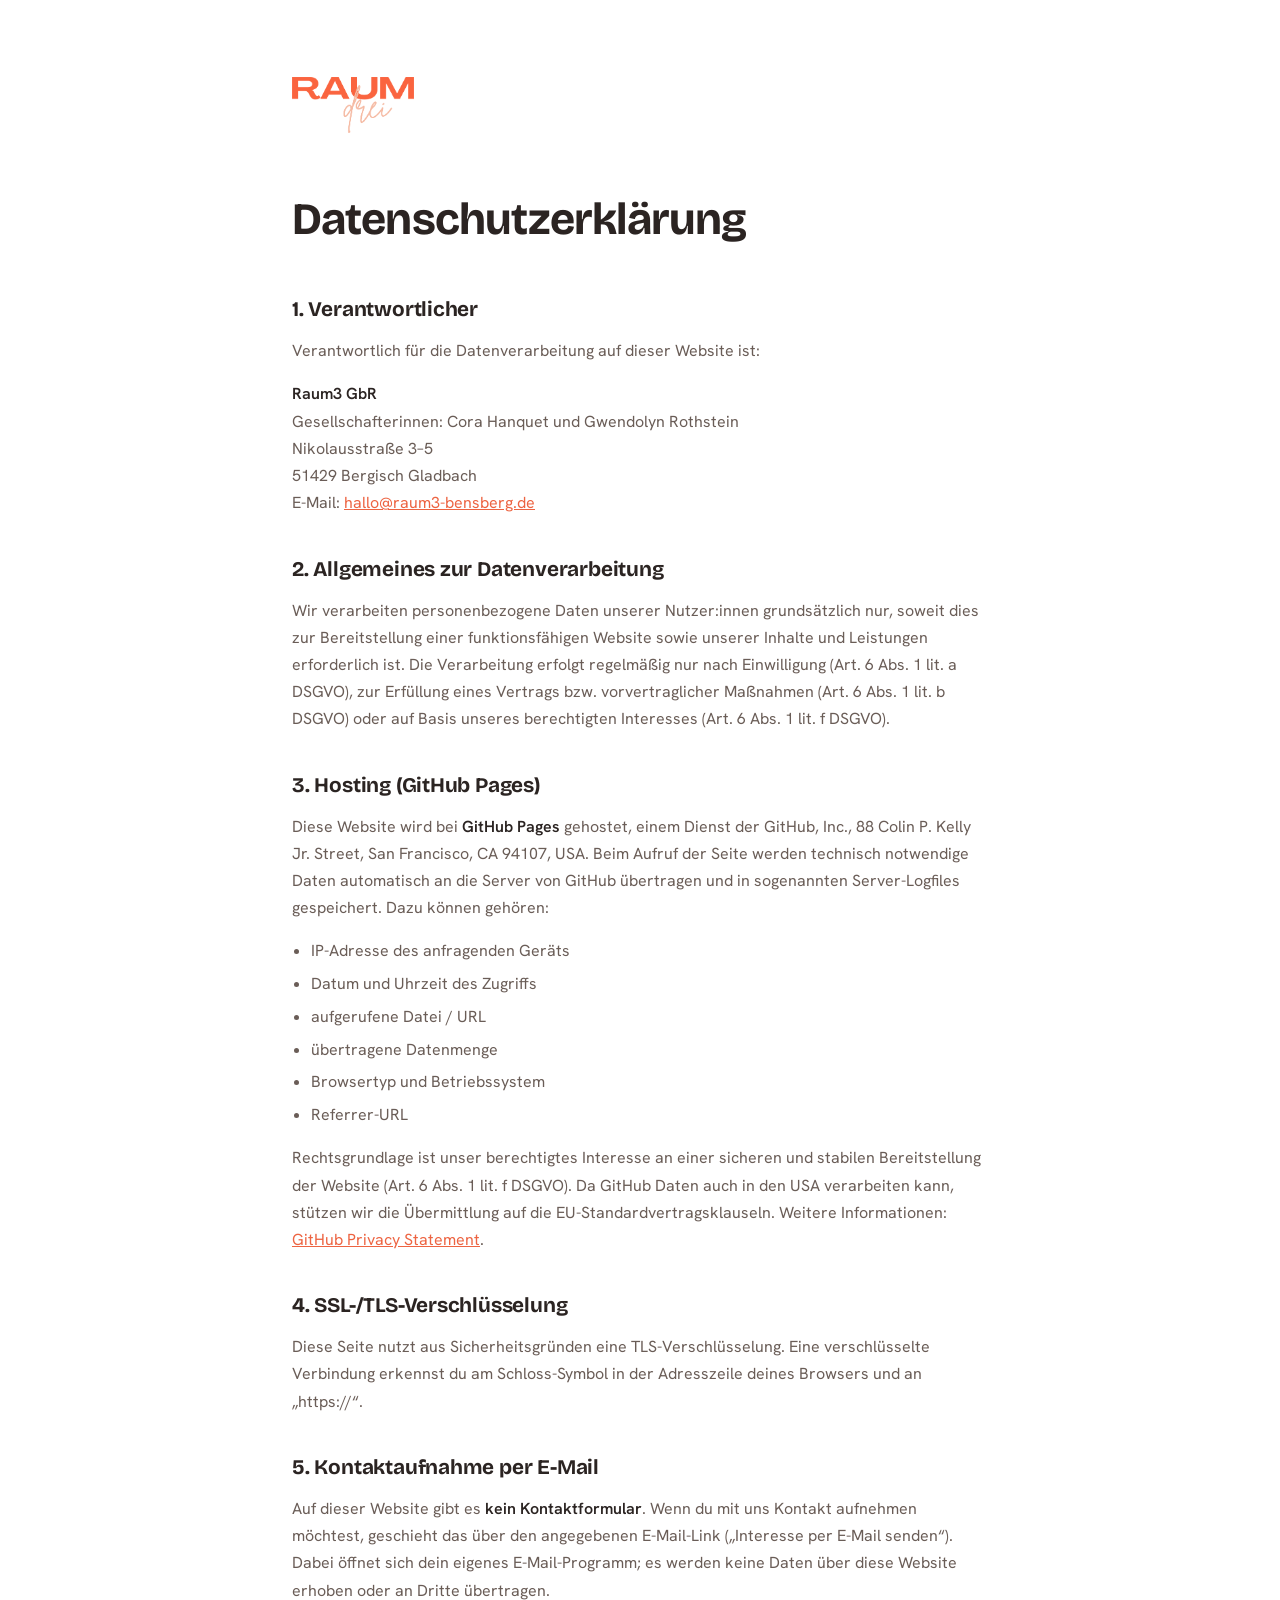
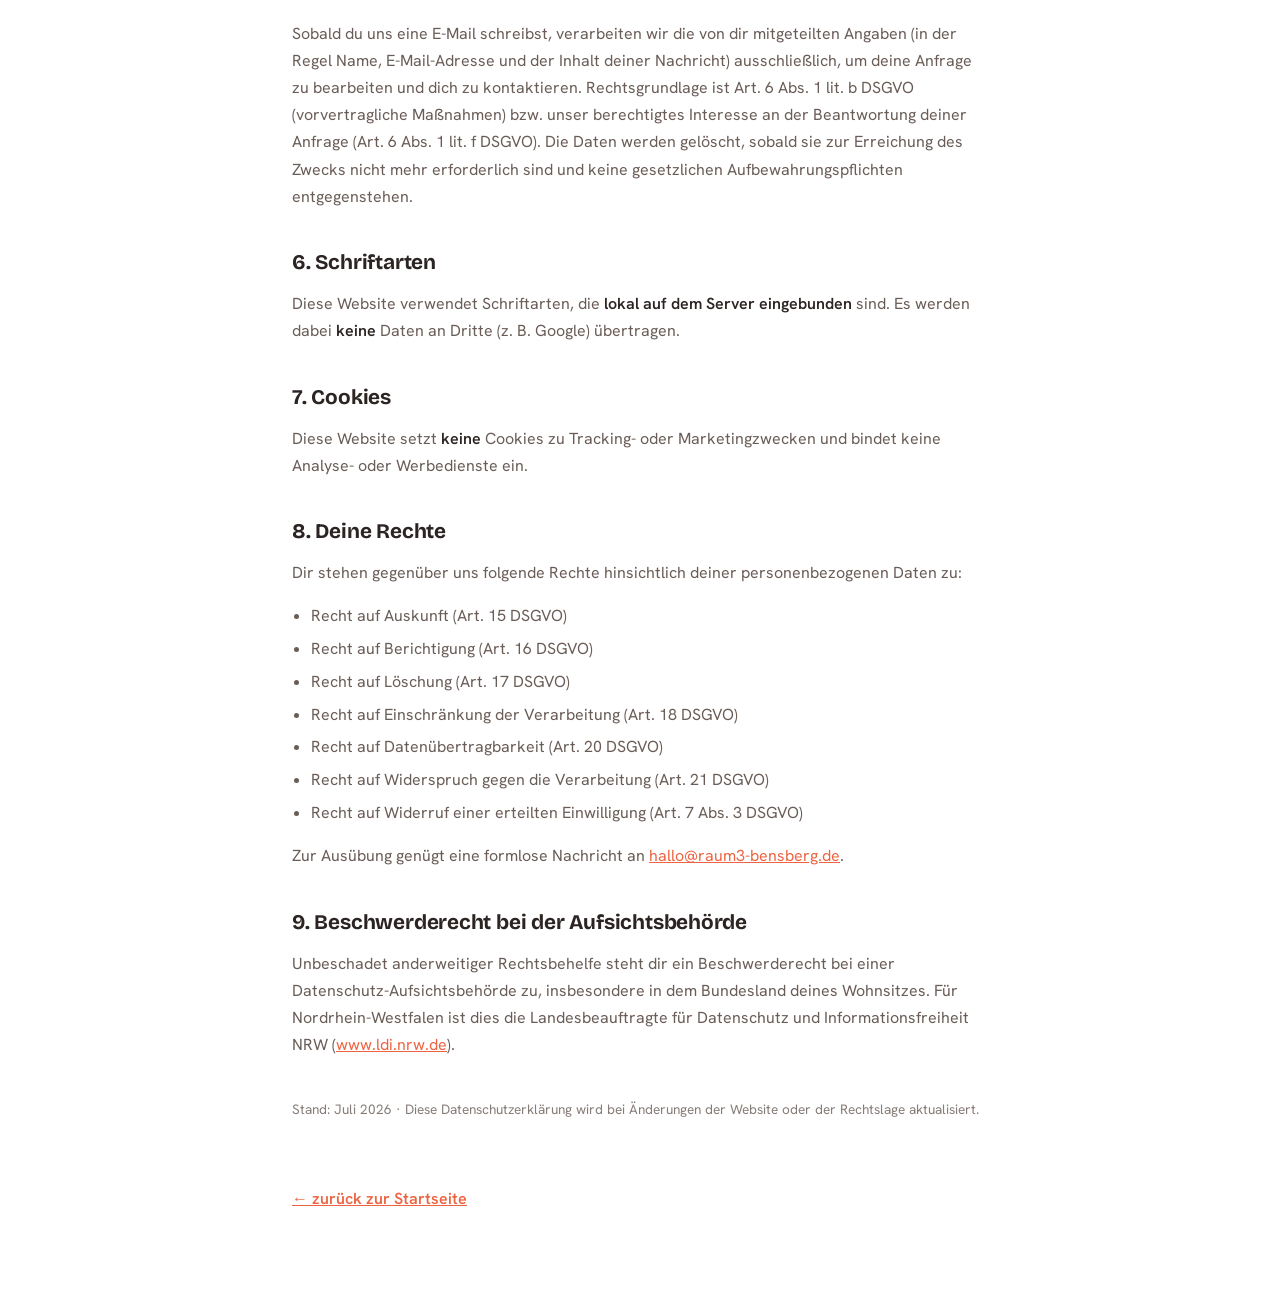
==== commit 5aed045e: "feat: mural round 2 - programm section, cora photo, gbr texts, polish - shorter hero headline "Ideen" ====
--- a/datenschutz.html
+++ b/datenschutz.html
@@ -35,7 +35,8 @@
     <h2>1. Verantwortlicher</h2>
     <p>Verantwortlich für die Datenverarbeitung auf dieser Website ist:</p>
     <p>
-      <strong>Raum3 — Cora Hanquet und Gwendolyn Rothstein GbR i.&nbsp;G.</strong><br>
+      <strong>Raum3 GbR</strong><br>
+      Gesellschafterinnen: Cora Hanquet und Gwendolyn Rothstein<br>
       Nikolausstraße 3–5<br>
       51429 Bergisch Gladbach<br>
       E-Mail: <a href="mailto:hallo@raum3-bensberg.de">hallo@raum3-bensberg.de</a>
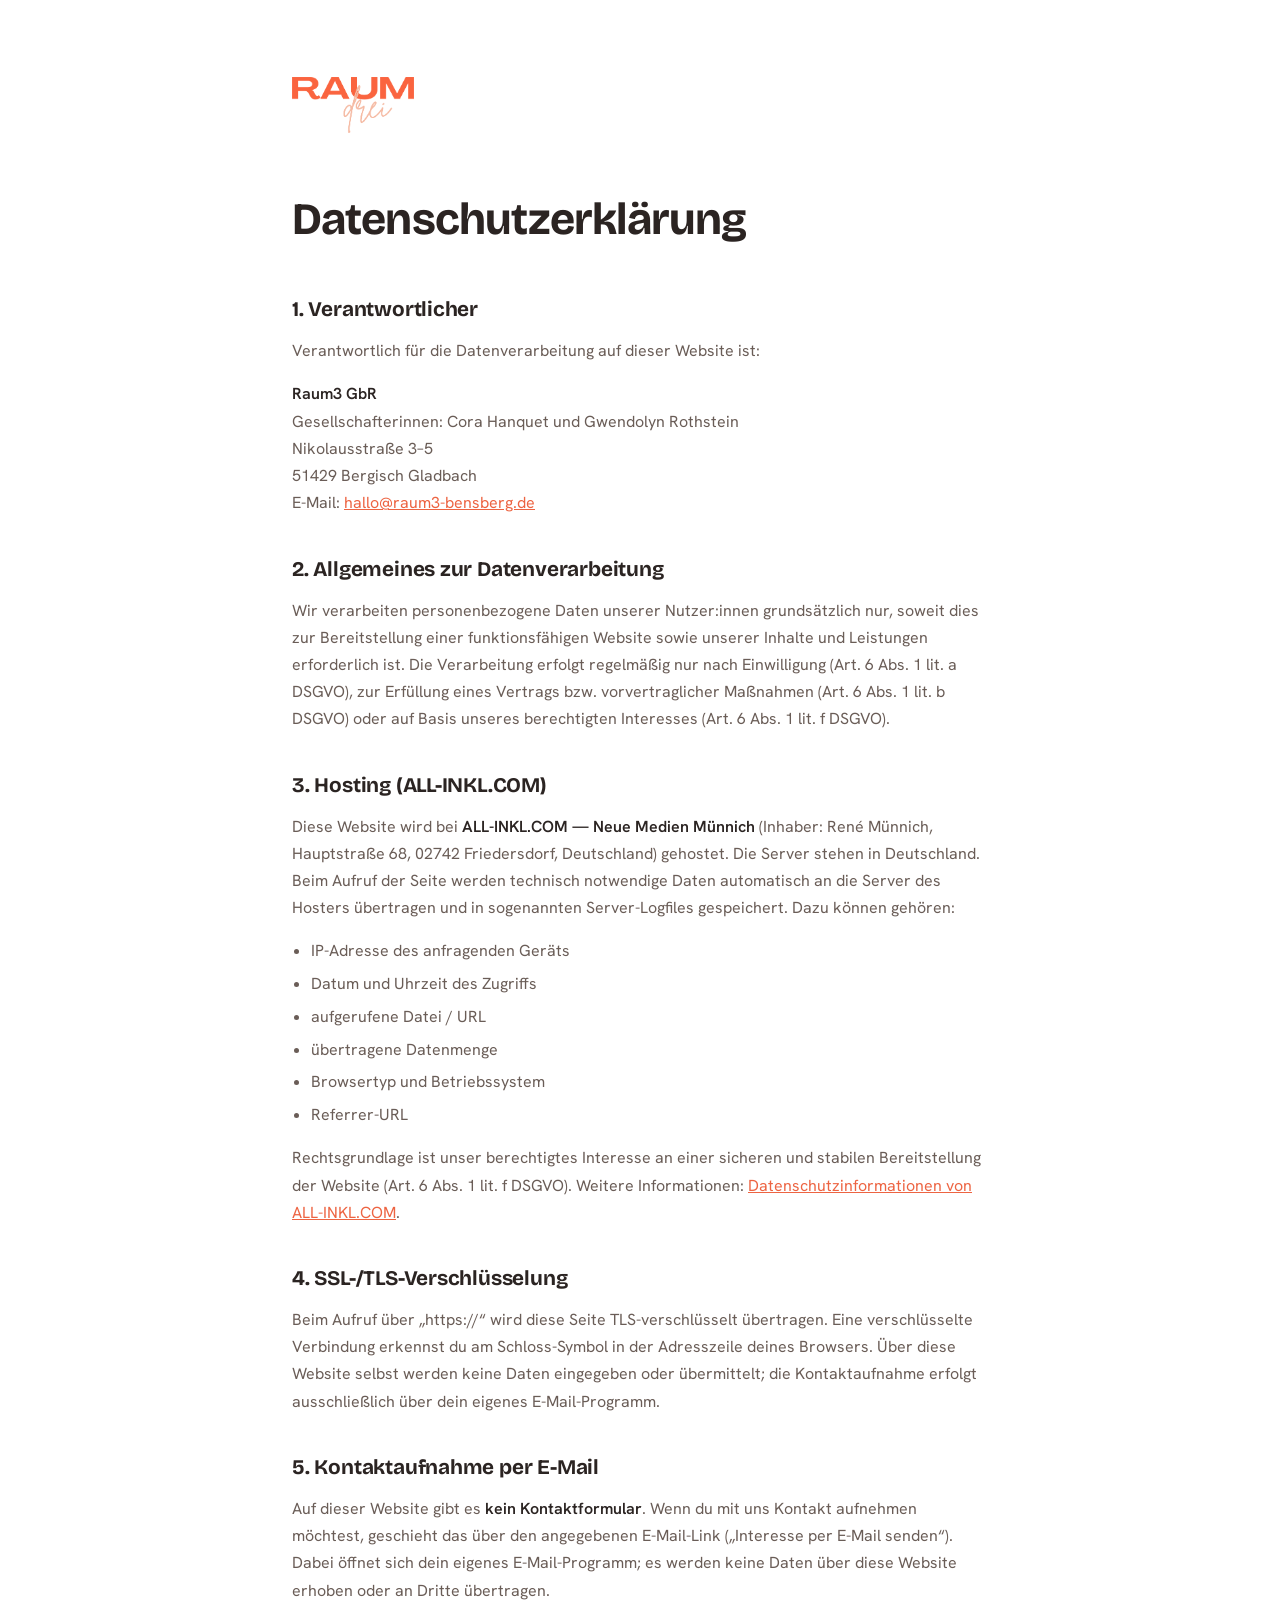
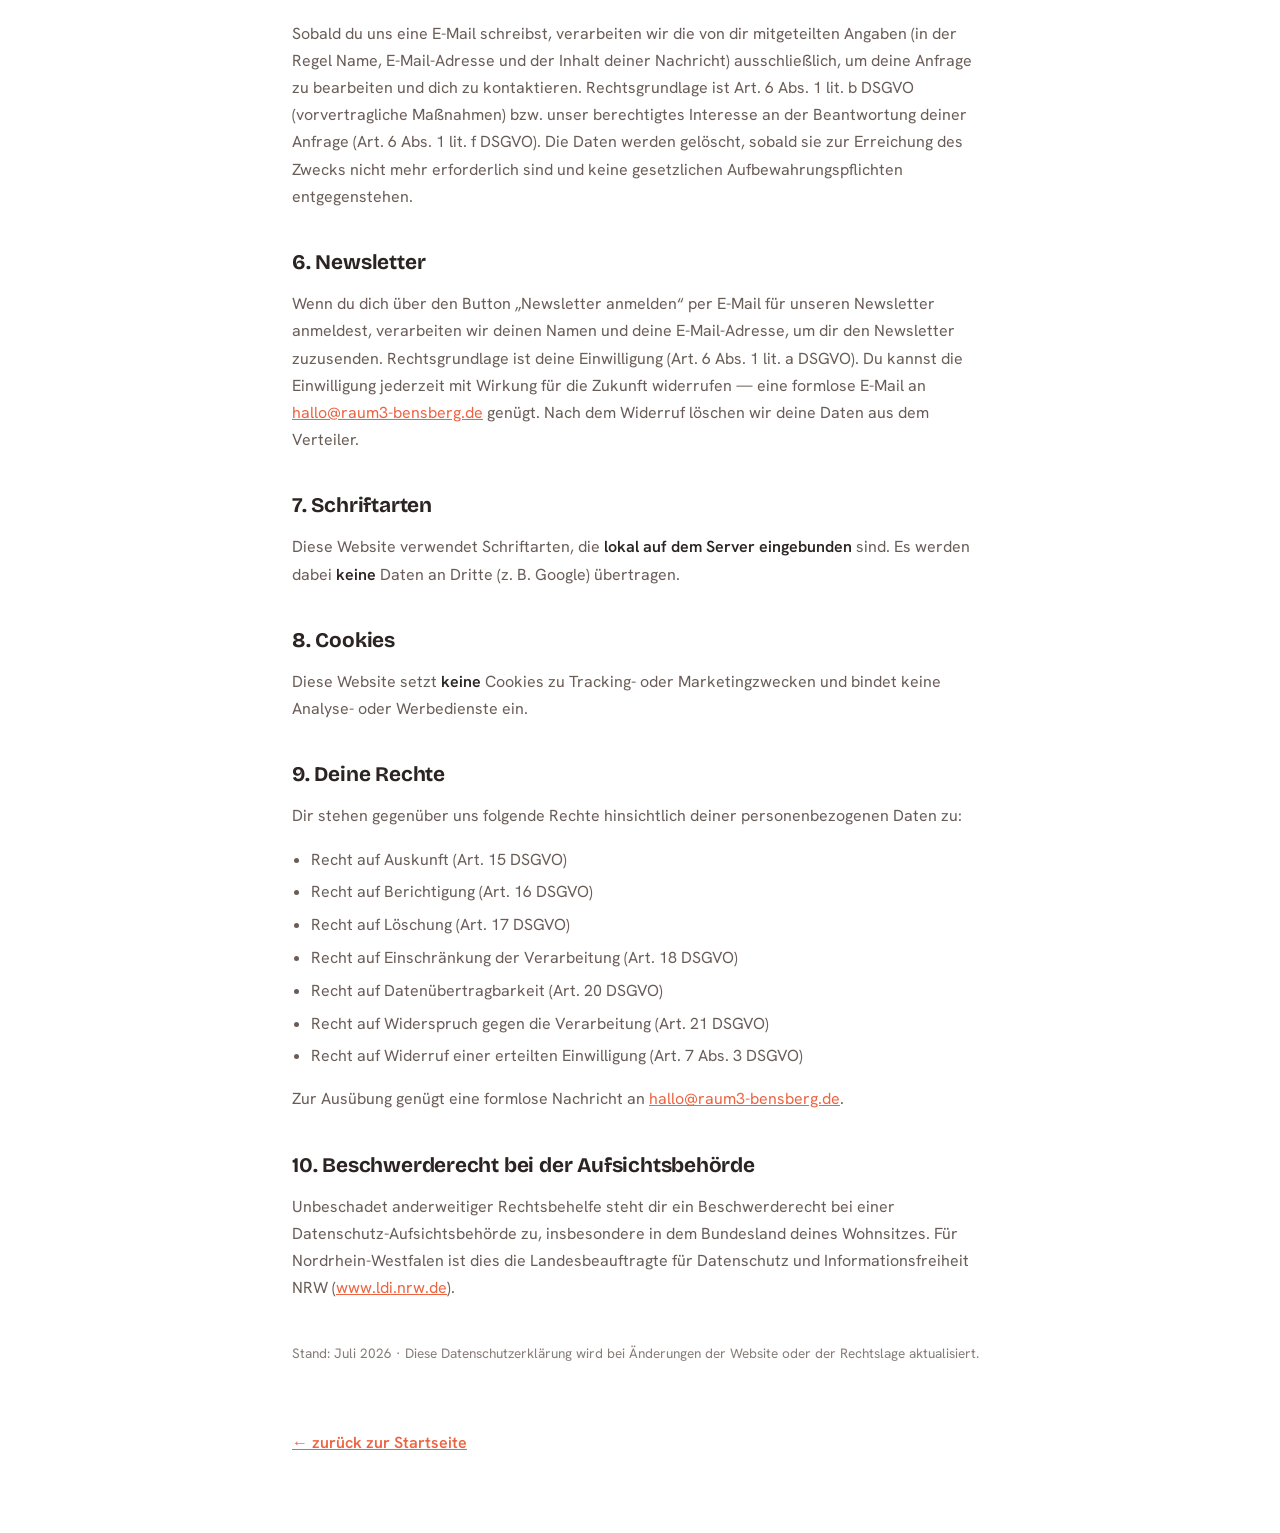
==== commit b62d22c1: "fix: privacy policy - All-Inkl host section, accurate TLS wording, newsletter section" ====
--- a/datenschutz.html
+++ b/datenschutz.html
@@ -45,8 +45,8 @@
     <h2>2. Allgemeines zur Datenverarbeitung</h2>
     <p>Wir verarbeiten personenbezogene Daten unserer Nutzer:innen grundsätzlich nur, soweit dies zur Bereitstellung einer funktionsfähigen Website sowie unserer Inhalte und Leistungen erforderlich ist. Die Verarbeitung erfolgt regelmäßig nur nach Einwilligung (Art. 6 Abs. 1 lit. a DSGVO), zur Erfüllung eines Vertrags bzw. vorvertraglicher Maßnahmen (Art. 6 Abs. 1 lit. b DSGVO) oder auf Basis unseres berechtigten Interesses (Art. 6 Abs. 1 lit. f DSGVO).</p>
 
-    <h2>3. Hosting (GitHub Pages)</h2>
-    <p>Diese Website wird bei <strong>GitHub Pages</strong> gehostet, einem Dienst der GitHub, Inc., 88 Colin P. Kelly Jr. Street, San Francisco, CA 94107, USA. Beim Aufruf der Seite werden technisch notwendige Daten automatisch an die Server von GitHub übertragen und in sogenannten Server-Logfiles gespeichert. Dazu können gehören:</p>
+    <h2>3. Hosting (ALL-INKL.COM)</h2>
+    <p>Diese Website wird bei <strong>ALL-INKL.COM — Neue Medien Münnich</strong> (Inhaber: René Münnich, Hauptstraße 68, 02742 Friedersdorf, Deutschland) gehostet. Die Server stehen in Deutschland. Beim Aufruf der Seite werden technisch notwendige Daten automatisch an die Server des Hosters übertragen und in sogenannten Server-Logfiles gespeichert. Dazu können gehören:</p>
     <ul>
       <li>IP-Adresse des anfragenden Geräts</li>
       <li>Datum und Uhrzeit des Zugriffs</li>
@@ -55,22 +55,25 @@
       <li>Browsertyp und Betriebssystem</li>
       <li>Referrer-URL</li>
     </ul>
-    <p>Rechtsgrundlage ist unser berechtigtes Interesse an einer sicheren und stabilen Bereitstellung der Website (Art. 6 Abs. 1 lit. f DSGVO). Da GitHub Daten auch in den USA verarbeiten kann, stützen wir die Übermittlung auf die EU-Standardvertragsklauseln. Weitere Informationen: <a href="https://docs.github.com/en/site-policy/privacy-policies/github-general-privacy-statement" target="_blank" rel="noopener">GitHub Privacy Statement</a>.</p>
+    <p>Rechtsgrundlage ist unser berechtigtes Interesse an einer sicheren und stabilen Bereitstellung der Website (Art. 6 Abs. 1 lit. f DSGVO). Weitere Informationen: <a href="https://all-inkl.com/datenschutzinformationen/" target="_blank" rel="noopener">Datenschutzinformationen von ALL-INKL.COM</a>.</p>
 
     <h2>4. SSL-/TLS-Verschlüsselung</h2>
-    <p>Diese Seite nutzt aus Sicherheitsgründen eine TLS-Verschlüsselung. Eine verschlüsselte Verbindung erkennst du am Schloss-Symbol in der Adresszeile deines Browsers und an „https://“.</p>
+    <p>Beim Aufruf über „https://“ wird diese Seite TLS-verschlüsselt übertragen. Eine verschlüsselte Verbindung erkennst du am Schloss-Symbol in der Adresszeile deines Browsers. Über diese Website selbst werden keine Daten eingegeben oder übermittelt; die Kontaktaufnahme erfolgt ausschließlich über dein eigenes E-Mail-Programm.</p>
 
     <h2>5. Kontaktaufnahme per E-Mail</h2>
     <p>Auf dieser Website gibt es <strong>kein Kontaktformular</strong>. Wenn du mit uns Kontakt aufnehmen möchtest, geschieht das über den angegebenen E-Mail-Link („Interesse per E-Mail senden“). Dabei öffnet sich dein eigenes E-Mail-Programm; es werden keine Daten über diese Website erhoben oder an Dritte übertragen.</p>
     <p>Sobald du uns eine E-Mail schreibst, verarbeiten wir die von dir mitgeteilten Angaben (in der Regel Name, E-Mail-Adresse und der Inhalt deiner Nachricht) ausschließlich, um deine Anfrage zu bearbeiten und dich zu kontaktieren. Rechtsgrundlage ist Art. 6 Abs. 1 lit. b DSGVO (vorvertragliche Maßnahmen) bzw. unser berechtigtes Interesse an der Beantwortung deiner Anfrage (Art. 6 Abs. 1 lit. f DSGVO). Die Daten werden gelöscht, sobald sie zur Erreichung des Zwecks nicht mehr erforderlich sind und keine gesetzlichen Aufbewahrungspflichten entgegenstehen.</p>
 
-    <h2>6. Schriftarten</h2>
+    <h2>6. Newsletter</h2>
+    <p>Wenn du dich über den Button „Newsletter anmelden“ per E-Mail für unseren Newsletter anmeldest, verarbeiten wir deinen Namen und deine E-Mail-Adresse, um dir den Newsletter zuzusenden. Rechtsgrundlage ist deine Einwilligung (Art. 6 Abs. 1 lit. a DSGVO). Du kannst die Einwilligung jederzeit mit Wirkung für die Zukunft widerrufen — eine formlose E-Mail an <a href="mailto:hallo@raum3-bensberg.de">hallo@raum3-bensberg.de</a> genügt. Nach dem Widerruf löschen wir deine Daten aus dem Verteiler.</p>
+
+    <h2>7. Schriftarten</h2>
     <p>Diese Website verwendet Schriftarten, die <strong>lokal auf dem Server eingebunden</strong> sind. Es werden dabei <strong>keine</strong> Daten an Dritte (z.&nbsp;B. Google) übertragen.</p>
 
-    <h2>7. Cookies</h2>
+    <h2>8. Cookies</h2>
     <p>Diese Website setzt <strong>keine</strong> Cookies zu Tracking- oder Marketingzwecken und bindet keine Analyse- oder Werbedienste ein.</p>
 
-    <h2>8. Deine Rechte</h2>
+    <h2>9. Deine Rechte</h2>
     <p>Dir stehen gegenüber uns folgende Rechte hinsichtlich deiner personenbezogenen Daten zu:</p>
     <ul>
       <li>Recht auf Auskunft (Art. 15 DSGVO)</li>
@@ -83,7 +86,7 @@
     </ul>
     <p>Zur Ausübung genügt eine formlose Nachricht an <a href="mailto:hallo@raum3-bensberg.de">hallo@raum3-bensberg.de</a>.</p>
 
-    <h2>9. Beschwerderecht bei der Aufsichtsbehörde</h2>
+    <h2>10. Beschwerderecht bei der Aufsichtsbehörde</h2>
     <p>Unbeschadet anderweitiger Rechtsbehelfe steht dir ein Beschwerderecht bei einer Datenschutz-Aufsichtsbehörde zu, insbesondere in dem Bundesland deines Wohnsitzes. Für Nordrhein-Westfalen ist dies die Landesbeauftragte für Datenschutz und Informationsfreiheit NRW (<a href="https://www.ldi.nrw.de" target="_blank" rel="noopener">www.ldi.nrw.de</a>).</p>
 
     <p class="updated">Stand: Juli 2026 · Diese Datenschutzerklärung wird bei Änderungen der Website oder der Rechtslage aktualisiert.</p>
